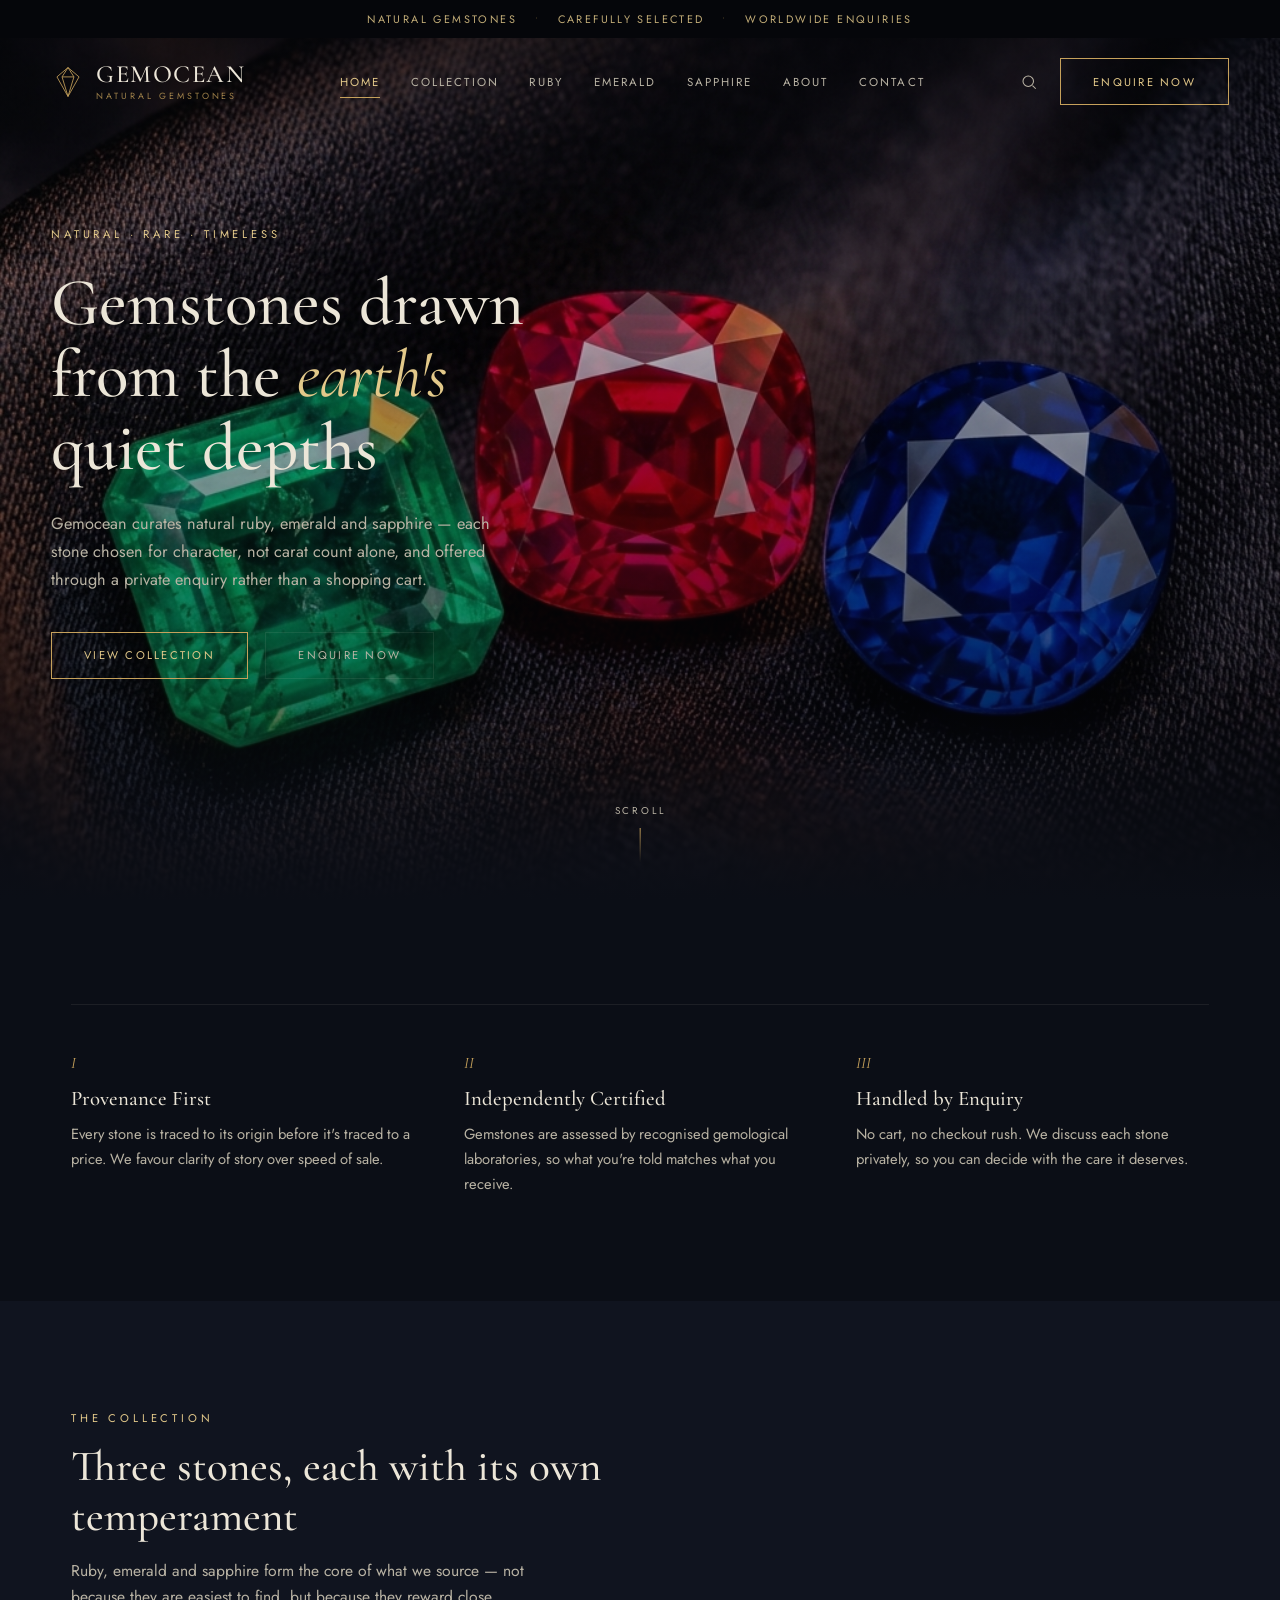
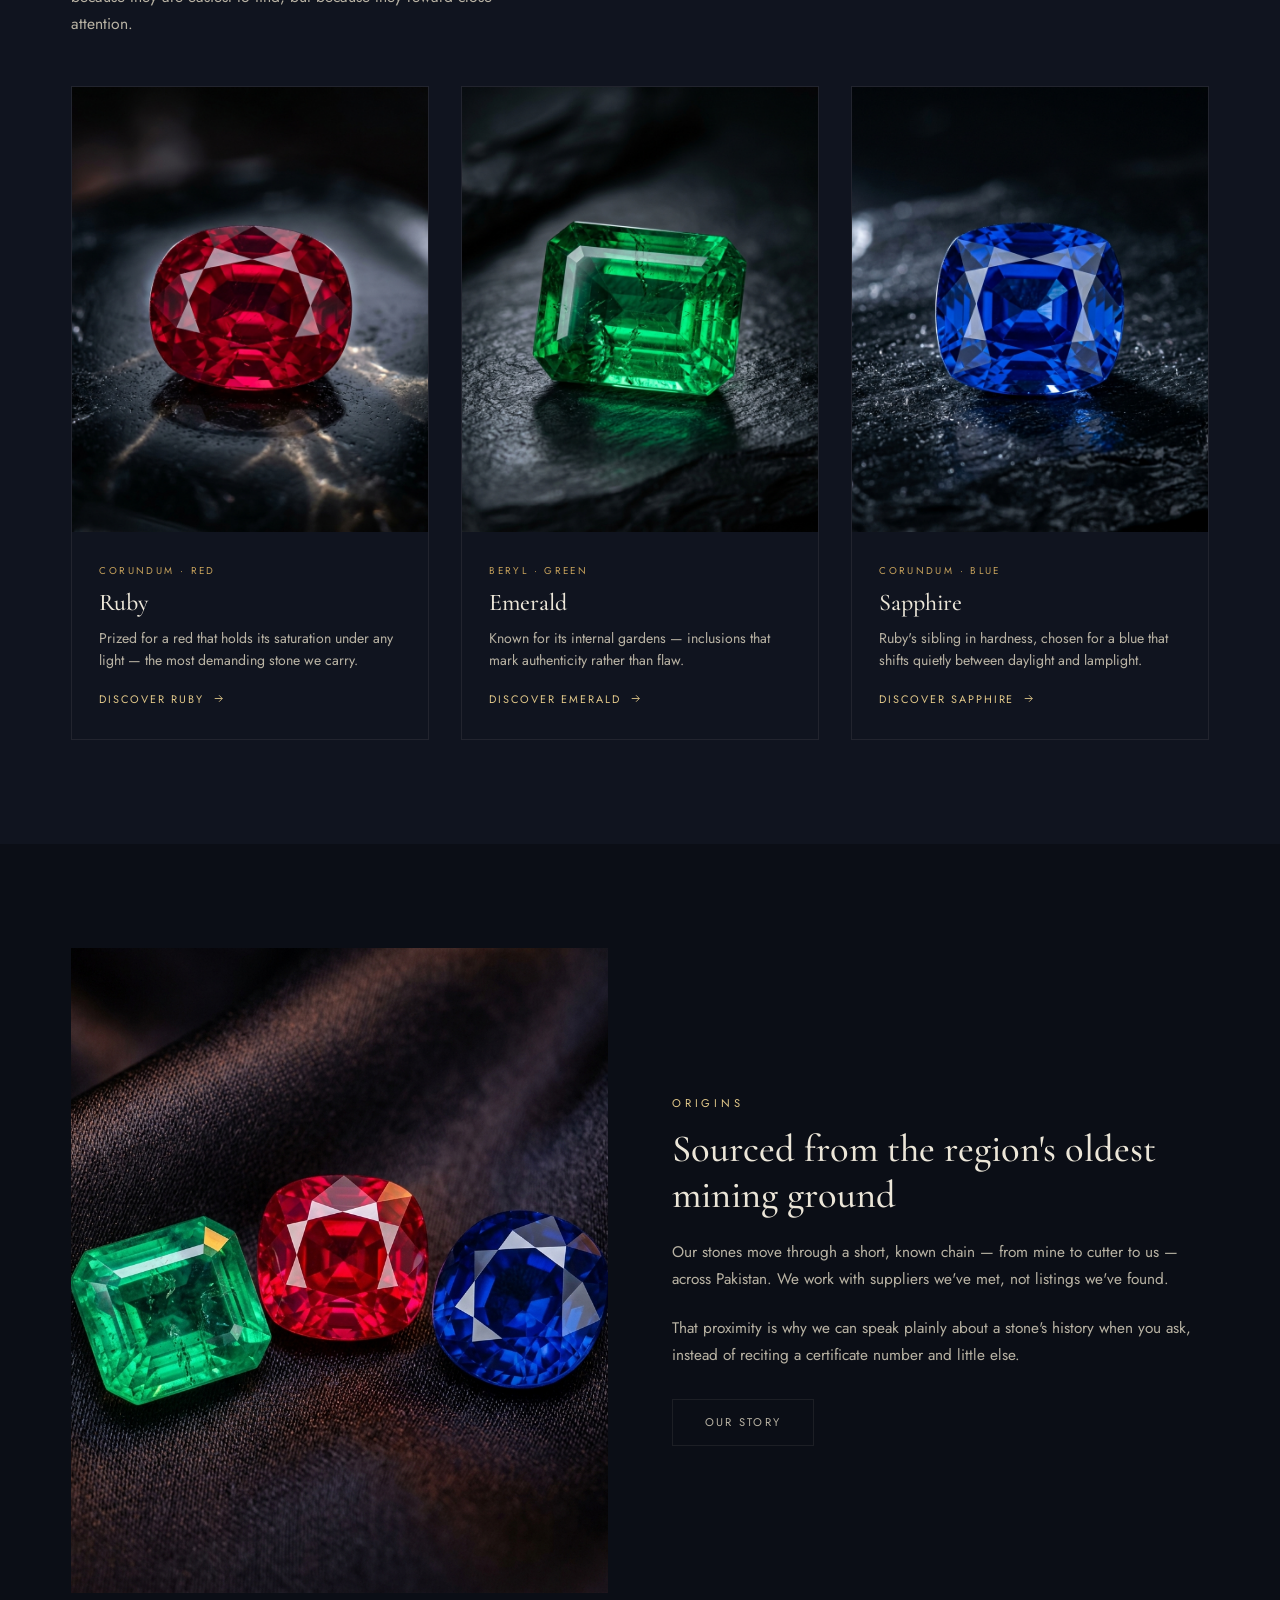
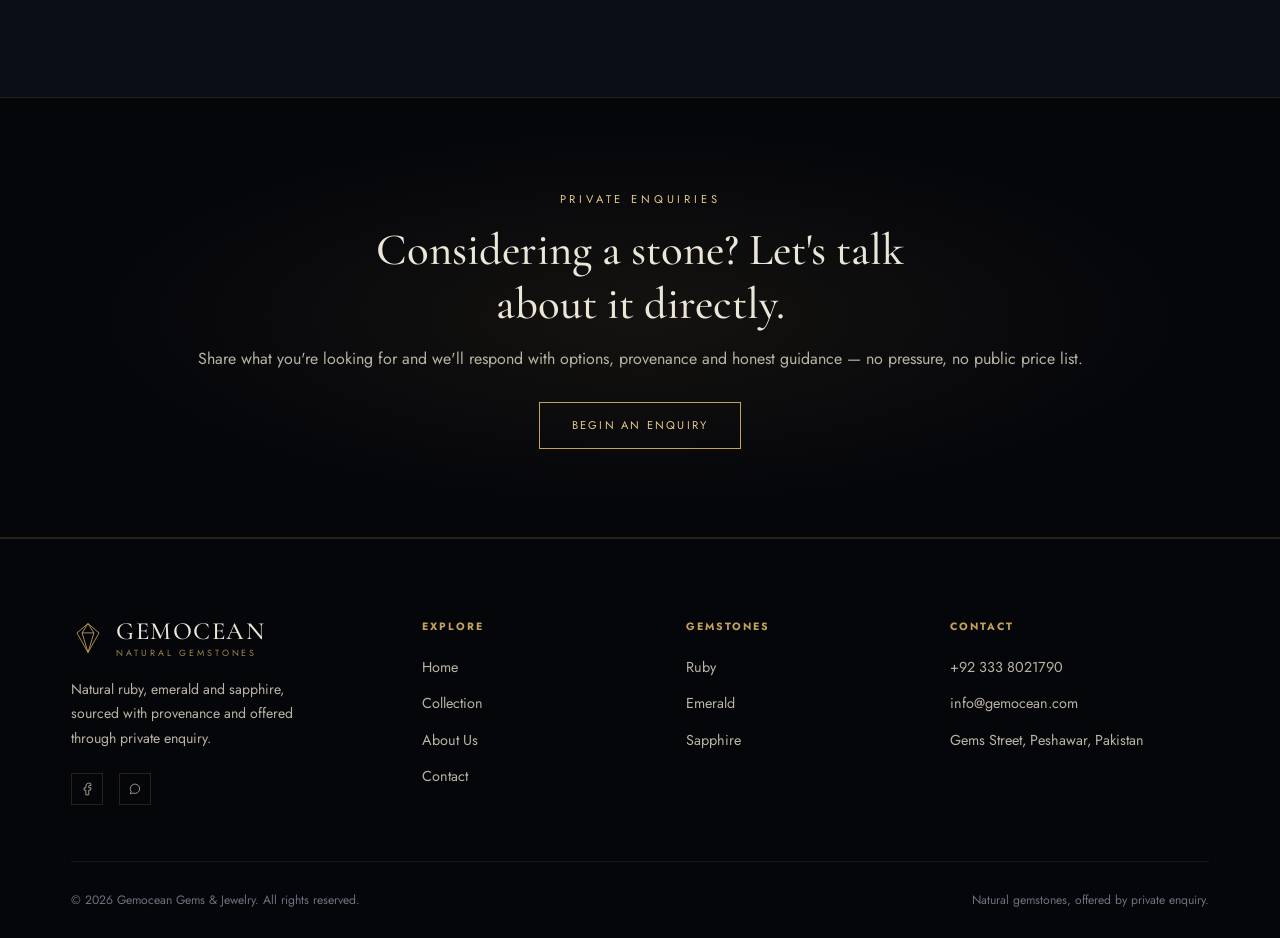
==== index.html @ 81f859f6 "Initial commit: Gemocean gemstone website Static site for Gemocean — natural ruby, emerald and sapph" ====
<!DOCTYPE html>
<html lang="en">
<head>
<meta charset="UTF-8">
<meta name="viewport" content="width=device-width, initial-scale=1.0">
<title>Gemocean — Natural Ruby, Emerald & Sapphire</title>
<meta name="description" content="Gemocean curates natural ruby, emerald and sapphire, sourced with provenance and offered through private enquiry.">
<link rel="canonical" href="https://www.gemocean.com/index.html">

<!-- Open Graph -->
<meta property="og:type" content="website">
<meta property="og:title" content="Gemocean — Natural Ruby, Emerald & Sapphire">
<meta property="og:description" content="Gemocean curates natural ruby, emerald and sapphire, sourced with provenance and offered through private enquiry.">
<meta property="og:url" content="https://www.gemocean.com/index.html">
<meta property="og:image" content="https://www.gemocean.com/assets/collection-trio.jpg">
<meta property="og:site_name" content="Gemocean">

<!-- Twitter Card -->
<meta name="twitter:card" content="summary_large_image">
<meta name="twitter:title" content="Gemocean — Natural Ruby, Emerald & Sapphire">
<meta name="twitter:description" content="Gemocean curates natural ruby, emerald and sapphire, sourced with provenance and offered through private enquiry.">
<meta name="twitter:image" content="https://www.gemocean.com/assets/collection-trio.jpg">

<!-- Structured Data -->
<script type="application/ld+json">
{
    "@context": "https://schema.org",
    "@type": "Organization",
    "name": "Gemocean",
    "url": "https://www.gemocean.com/index.html",
    "logo": "https://www.gemocean.com/assets/collection-trio.jpg",
    "description": "Gemocean curates natural ruby, emerald and sapphire, sourced with provenance and offered through private enquiry.",
    "address": {
      "@type": "PostalAddress",
      "streetAddress": "Gems Street",
      "addressLocality": "Peshawar",
      "addressCountry": "PK"
    },
    "contactPoint": {
      "@type": "ContactPoint",
      "telephone": "+92-333-8021790",
      "email": "info@gemocean.com",
      "contactType": "customer service",
      "areaServed": "Worldwide"
    }
  }
</script>
<script type="application/ld+json">
{
    "@context": "https://schema.org",
    "@type": "BreadcrumbList",
    "itemListElement": [
      {"@type":"ListItem","position":1,"name":"Home","item":"https://www.gemocean.com/index.html"}
    ]
  }
</script>
<link rel="preconnect" href="https://fonts.googleapis.com">
<link rel="preconnect" href="https://fonts.gstatic.com" crossorigin>
<link href="https://fonts.googleapis.com/css2?family=Cormorant+Garamond:ital,wght@0,400;0,500;0,600;1,400&family=Jost:wght@300;400;500;600&display=swap" rel="stylesheet">
<link rel="stylesheet" href="css/style.css">
</head>
<body data-page="home">

<header class="site-header" id="siteHeader">
  <div class="topbar">
    <div class="topbar-track">
      <span>Natural Gemstones</span><span class="dot">•</span>
      <span>Carefully Selected</span><span class="dot">•</span>
      <span>Worldwide Enquiries</span>
    </div>
  </div>
  <nav class="mainnav">
    <a href="index.html" class="brand">
      <svg class="brand-mark" viewBox="0 0 40 40" fill="none" xmlns="http://www.w3.org/2000/svg">
        <path d="M20 3 L33 14 L20 37 L7 14 Z" stroke="#c6a15b" stroke-width="1" fill="none"/>
        <path d="M13 14 L27 14" stroke="#c6a15b" stroke-width="1"/>
        <path d="M20 3 L13 14 L20 37" stroke="#c6a15b" stroke-width="1"/>
        <path d="M20 3 L27 14 L20 37" stroke="#c6a15b" stroke-width="1"/>
      </svg>
      <span class="brand-text">
        <span class="brand-name">GEMOCEAN</span>
        <span class="brand-sub">Natural Gemstones</span>
      </span>
    </a>
    <div class="nav-links">
      <a href="index.html" data-nav="home">Home</a>
      <a href="collection.html" data-nav="collection">Collection</a>
      <a href="ruby.html" data-nav="ruby">Ruby</a>
      <a href="emerald.html" data-nav="emerald">Emerald</a>
      <a href="sapphire.html" data-nav="sapphire">Sapphire</a>
      <a href="about.html" data-nav="about">About</a>
      <a href="contact.html" data-nav="contact">Contact</a>
    </div>
    <div class="nav-actions">
      <button class="icon-btn search-desktop" aria-label="Search">
        <svg viewBox="0 0 24 24" fill="none" stroke="currentColor" stroke-width="1.4"><circle cx="11" cy="11" r="7"/><path d="M21 21l-4.3-4.3"/></svg>
      </button>
      <a href="contact.html" class="btn">Enquire Now</a>
      <button class="hamburger" id="hamburgerBtn" aria-label="Open menu"><span></span><span></span><span></span></button>
    </div>
  </nav>
</header>

<div class="scrim" id="scrim"></div>
<div class="mobile-panel" id="mobilePanel">
  <a href="index.html" data-nav="home">Home</a>
  <a href="collection.html" data-nav="collection">Collection</a>
  <a href="ruby.html" data-nav="ruby">Ruby</a>
  <a href="emerald.html" data-nav="emerald">Emerald</a>
  <a href="sapphire.html" data-nav="sapphire">Sapphire</a>
  <a href="about.html" data-nav="about">About</a>
  <a href="contact.html" data-nav="contact">Contact</a>
  <a href="contact.html" class="btn">Enquire Now</a>
</div>

<!-- ============ HERO ============ -->
<section class="hero">
  <div class="hero-bg" style="background-image:url('assets/collection-trio.jpg');"></div>
  <div class="hero-content">
    <span class="eyebrow">Natural · Rare · Timeless</span>
    <h1 class="hero-title">Gemstones drawn<br>from the <em>earth's</em><br>quiet depths</h1>
    <p class="hero-sub">Gemocean curates natural ruby, emerald and sapphire — each stone chosen for character, not carat count alone, and offered through a private enquiry rather than a shopping cart.</p>
    <div class="hero-actions">
      <a href="collection.html" class="btn">View Collection</a>
      <a href="contact.html" class="btn ghost">Enquire Now</a>
    </div>
  </div>
  <div class="scroll-cue"><span>Scroll</span><span class="line"></span></div>
</section>

<!-- ============ PILLARS ============ -->
<section>
  <div class="wrap">
    <div class="pillars">
      <div class="pillar reveal">
        <span class="num">I</span>
        <h3>Provenance First</h3>
        <p>Every stone is traced to its origin before it's traced to a price. We favour clarity of story over speed of sale.</p>
      </div>
      <div class="pillar reveal">
        <span class="num">II</span>
        <h3>Independently Certified</h3>
        <p>Gemstones are assessed by recognised gemological laboratories, so what you're told matches what you receive.</p>
      </div>
      <div class="pillar reveal">
        <span class="num">III</span>
        <h3>Handled by Enquiry</h3>
        <p>No cart, no checkout rush. We discuss each stone privately, so you can decide with the care it deserves.</p>
      </div>
    </div>
  </div>
</section>

<!-- ============ FEATURED GEMSTONES ============ -->
<section class="section-alt">
  <div class="wrap">
    <div class="section-head reveal">
      <span class="eyebrow">The Collection</span>
      <h2>Three stones, each with its own temperament</h2>
      <p>Ruby, emerald and sapphire form the core of what we source — not because they are easiest to find, but because they reward close attention.</p>
    </div>
    <div class="gem-grid">
      <a href="ruby.html" class="gem-card reveal">
        <div class="img-wrap"><img src="assets/ruby.jpg" alt="Natural ruby gemstone"></div>
        <div class="body">
          <span class="kicker">Corundum · Red</span>
          <h3>Ruby</h3>
          <p>Prized for a red that holds its saturation under any light — the most demanding stone we carry.</p>
          <span class="link">Discover Ruby <svg viewBox="0 0 24 24" fill="none" stroke="currentColor" stroke-width="1.6"><path d="M5 12h14M13 6l6 6-6 6"/></svg></span>
        </div>
      </a>
      <a href="emerald.html" class="gem-card reveal">
        <div class="img-wrap"><img src="assets/emerald.jpg" alt="Natural emerald gemstone"></div>
        <div class="body">
          <span class="kicker">Beryl · Green</span>
          <h3>Emerald</h3>
          <p>Known for its internal gardens — inclusions that mark authenticity rather than flaw.</p>
          <span class="link">Discover Emerald <svg viewBox="0 0 24 24" fill="none" stroke="currentColor" stroke-width="1.6"><path d="M5 12h14M13 6l6 6-6 6"/></svg></span>
        </div>
      </a>
      <a href="sapphire.html" class="gem-card reveal">
        <div class="img-wrap"><img src="assets/sapphire.jpg" alt="Natural sapphire gemstone"></div>
        <div class="body">
          <span class="kicker">Corundum · Blue</span>
          <h3>Sapphire</h3>
          <p>Ruby's sibling in hardness, chosen for a blue that shifts quietly between daylight and lamplight.</p>
          <span class="link">Discover Sapphire <svg viewBox="0 0 24 24" fill="none" stroke="currentColor" stroke-width="1.6"><path d="M5 12h14M13 6l6 6-6 6"/></svg></span>
        </div>
      </a>
    </div>
  </div>
</section>

<!-- ============ ORIGINS ============ -->
<section>
  <div class="wrap">
    <div class="split reveal">
      <img src="assets/collection-trio.jpg" alt="Ruby, emerald and sapphire together">
      <div class="text">
        <span class="eyebrow">Origins</span>
        <h2>Sourced from the region's oldest mining ground</h2>
        <p>Our stones move through a short, known chain — from mine to cutter to us — across Pakistan. We work with suppliers we've met, not listings we've found.</p>
        <p>That proximity is why we can speak plainly about a stone's history when you ask, instead of reciting a certificate number and little else.</p>
        <a href="about.html" class="btn ghost">Our Story</a>
      </div>
    </div>
  </div>
</section>

<!-- ============ CTA BAND ============ -->
<section class="cta-band">
  <div class="wrap">
    <span class="eyebrow">Private Enquiries</span>
    <h2>Considering a stone? Let's talk about it directly.</h2>
    <p>Share what you're looking for and we'll respond with options, provenance and honest guidance — no pressure, no public price list.</p>
    <a href="contact.html" class="btn">Begin an Enquiry</a>
  </div>
</section>

<!-- ============ FOOTER ============ -->
<footer class="site-footer">
  <div class="wrap">
    <div class="footer-top">
      <div class="footer-brand">
        <a href="index.html" class="brand">
          <svg class="brand-mark" viewBox="0 0 40 40" fill="none" xmlns="http://www.w3.org/2000/svg">
            <path d="M20 3 L33 14 L20 37 L7 14 Z" stroke="#c6a15b" stroke-width="1" fill="none"/>
            <path d="M13 14 L27 14" stroke="#c6a15b" stroke-width="1"/>
            <path d="M20 3 L13 14 L20 37" stroke="#c6a15b" stroke-width="1"/>
            <path d="M20 3 L27 14 L20 37" stroke="#c6a15b" stroke-width="1"/>
          </svg>
          <span class="brand-text">
            <span class="brand-name">GEMOCEAN</span>
            <span class="brand-sub">Natural Gemstones</span>
          </span>
        </a>
        <p>Natural ruby, emerald and sapphire, sourced with provenance and offered through private enquiry.</p>
        <div class="footer-social">
          <a href="https://facebook.com/GEMS4U2020" aria-label="Gemocean on Facebook"><svg viewBox="0 0 24 24" fill="none" stroke="currentColor" stroke-width="1.4"><path d="M18 2h-3a5 5 0 0 0-5 5v3H7v4h3v8h5v-8h3l1-4h-4V7a1 1 0 0 1 1-1h3z"/></svg></a>
          <a href="https://wa.me/923338021790" target="_blank" rel="noopener" aria-label="Gemocean on WhatsApp"><svg viewBox="0 0 24 24" fill="none" stroke="currentColor" stroke-width="1.4"><path d="M4 20l1.3-3.9A8 8 0 1 1 8.9 19L4 20z"/></svg></a>
        </div>
      </div>
      <div class="footer-col">
        <h4>Explore</h4>
        <ul>
          <li><a href="index.html">Home</a></li>
          <li><a href="collection.html">Collection</a></li>
          <li><a href="about.html">About Us</a></li>
          <li><a href="contact.html">Contact</a></li>
        </ul>
      </div>
      <div class="footer-col">
        <h4>Gemstones</h4>
        <ul>
          <li><a href="ruby.html">Ruby</a></li>
          <li><a href="emerald.html">Emerald</a></li>
          <li><a href="sapphire.html">Sapphire</a></li>
        </ul>
      </div>
      <div class="footer-col">
        <h4>Contact</h4>
        <ul>
          <li><a href="tel:+923338021790">+92 333 8021790</a></li>
          <li><a href="mailto:info@gemocean.com">info@gemocean.com</a></li>
          <li><a href="contact.html">Gems Street, Peshawar, Pakistan</a></li>
        </ul>
      </div>
    </div>
    <div class="footer-bottom">
      <span>© 2026 Gemocean Gems &amp; Jewelry. All rights reserved.</span>
      <span>Natural gemstones, offered by private enquiry.</span>
    </div>
  </div>
</footer>

<script src="js/main.js"></script>
</body>
</html>
---- css/style.css ----
/* ==========================================================================
   GEMOCEAN — Design System & Site Styles
   Vanilla CSS. No frameworks.
   ========================================================================== */

:root{
  --black:        #05060a;
  --navy:         #0b0e16;
  --navy-2:       #10141f;
  --navy-3:       #151a27;
  --ivory:        #ece6d8;
  --ivory-dim:    #b9b3a4;
  --gold:         #c6a15b;
  --gold-soft:    #e3c98a;
  --hairline:     rgba(198,161,91,0.18);
  --hairline-soft:rgba(236,230,216,0.08);
  --slate:        #6d7280;

  --serif: 'Cormorant Garamond', Georgia, serif;
  --sans:  'Jost', 'Helvetica Neue', Arial, sans-serif;

  --topbar-h: 38px;
  --nav-h: 88px;
  --nav-h-scrolled: 68px;

  --container: 1240px;
}

*{ margin:0; padding:0; box-sizing:border-box; }
html{ scroll-behavior:smooth; }
body{
  background:var(--navy);
  color:var(--ivory);
  font-family:var(--sans);
  -webkit-font-smoothing:antialiased;
  overflow-x:hidden;
}
a{ color:inherit; text-decoration:none; }
button{ font-family:inherit; cursor:pointer; }
img{ display:block; max-width:100%; }
ul{ list-style:none; }

@media (prefers-reduced-motion: reduce){
  *{ animation-duration:0.001ms !important; transition-duration:0.001ms !important; scroll-behavior:auto !important; }
}

:focus-visible{
  outline:1px solid var(--gold-soft);
  outline-offset:3px;
}

.wrap{
  max-width:var(--container);
  margin:0 auto;
  padding:0 clamp(1.25rem, 4vw, 3.5rem);
}

.eyebrow{
  font-size:0.7rem;
  letter-spacing:0.34em;
  text-transform:uppercase;
  color:var(--gold-soft);
}

.section-head{
  max-width:640px;
  margin-bottom:3rem;
}
.section-head h2{
  font-family:var(--serif);
  font-weight:500;
  font-size:clamp(1.9rem, 3.4vw, 2.7rem);
  line-height:1.15;
  margin-top:0.9rem;
  color:var(--ivory);
}
.section-head p{
  margin-top:1rem;
  color:var(--ivory-dim);
  font-size:0.98rem;
  line-height:1.7;
  max-width:52ch;
}
.section-head.center{ margin-left:auto; margin-right:auto; text-align:center; }
.section-head.center p{ margin-left:auto; margin-right:auto; }

.btn{
  display:inline-block;
  border:1px solid var(--gold);
  background:transparent;
  color:var(--gold-soft);
  font-size:0.7rem;
  letter-spacing:0.2em;
  text-transform:uppercase;
  padding:0.9rem 2rem;
  transition:background 280ms ease, color 280ms ease, box-shadow 280ms ease;
}
.btn:hover{
  background:var(--gold);
  color:var(--black);
  box-shadow:0 4px 22px -6px rgba(198,161,91,0.55);
}
.btn.ghost{
  border-color:var(--hairline-soft);
  color:var(--ivory-dim);
}
.btn.ghost:hover{
  background:transparent;
  color:var(--ivory);
  border-color:var(--ivory-dim);
  box-shadow:none;
}

/* ==========================================================================
   HEADER
   ========================================================================== */
.site-header{
  position:fixed;
  top:0; left:0; right:0;
  z-index:100;
  transition:background 420ms ease, backdrop-filter 420ms ease, box-shadow 420ms ease, border-color 420ms ease;
}

.topbar{
  height:var(--topbar-h);
  background:var(--black);
  display:flex;
  align-items:center;
  justify-content:center;
  overflow:hidden;
  transition:height 420ms ease, opacity 420ms ease;
}
.topbar-track{
  display:flex;
  align-items:center;
  gap:1.1rem;
  font-weight:400;
  font-size:0.68rem;
  letter-spacing:0.22em;
  text-transform:uppercase;
  color:var(--gold-soft);
  opacity:0.85;
  white-space:nowrap;
}
.topbar-track .dot{ color:var(--gold); opacity:0.55; font-size:0.6rem; }
.site-header.scrolled .topbar{ height:0; opacity:0; }

.mainnav{
  height:var(--nav-h);
  display:flex;
  align-items:center;
  justify-content:space-between;
  padding:0 clamp(1.25rem, 4vw, 3.5rem);
  background:transparent;
  border-bottom:1px solid transparent;
  transition:height 420ms ease, background 420ms ease, border-color 420ms ease;
}
.site-header.scrolled .mainnav{
  height:var(--nav-h-scrolled);
  background:rgba(5,6,10,0.72);
  backdrop-filter:blur(14px) saturate(140%);
  -webkit-backdrop-filter:blur(14px) saturate(140%);
  border-bottom:1px solid var(--hairline);
  box-shadow:0 12px 32px -18px rgba(0,0,0,0.6);
}

.brand{ display:flex; align-items:center; gap:0.7rem; }
.brand-mark{ width:34px; height:34px; flex-shrink:0; transition:transform 420ms ease; }
.site-header.scrolled .brand-mark{ transform:scale(0.88); }
.brand-text{ display:flex; flex-direction:column; line-height:1; }
.brand-name{
  font-family:var(--serif);
  font-weight:500;
  font-size:1.55rem;
  letter-spacing:0.06em;
  color:var(--ivory);
}
.brand-sub{
  margin-top:5px;
  font-size:0.56rem;
  letter-spacing:0.32em;
  text-transform:uppercase;
  color:var(--gold);
  opacity:0.8;
}

.nav-links{ display:flex; align-items:center; gap:clamp(1.1rem, 2.4vw, 2.5rem); }
.nav-links a{
  position:relative;
  font-size:0.72rem;
  font-weight:400;
  letter-spacing:0.18em;
  text-transform:uppercase;
  color:var(--ivory-dim);
  padding:0.4rem 0;
  transition:color 250ms ease;
}
.nav-links a::after{
  content:'';
  position:absolute; left:0; right:0; bottom:-2px;
  height:1px; background:var(--gold);
  transform:scaleX(0); transform-origin:center;
  transition:transform 300ms ease;
}
.nav-links a:hover{ color:var(--ivory); }
.nav-links a:hover::after{ transform:scaleX(1); }
.nav-links a.active{ color:var(--gold-soft); }
.nav-links a.active::after{ transform:scaleX(1); }

.nav-actions{ display:flex; align-items:center; gap:1.3rem; }
.icon-btn{
  background:none; border:none; color:var(--ivory-dim);
  width:20px; height:20px; display:flex; align-items:center; justify-content:center;
  transition:color 250ms ease;
}
.icon-btn:hover{ color:var(--gold-soft); }
.icon-btn svg{ width:18px; height:18px; }

.hamburger{
  display:none; background:none; border:none; width:26px; height:18px; position:relative;
}
.hamburger span{
  position:absolute; left:0; right:0; height:1px; background:var(--ivory);
  transition:transform 320ms ease, opacity 320ms ease, top 320ms ease;
}
.hamburger span:nth-child(1){ top:0; }
.hamburger span:nth-child(2){ top:8px; }
.hamburger span:nth-child(3){ top:16px; }
.hamburger.open span:nth-child(1){ top:8px; transform:rotate(45deg); }
.hamburger.open span:nth-child(2){ opacity:0; }
.hamburger.open span:nth-child(3){ top:8px; transform:rotate(-45deg); }

@media (max-width:860px){
  .nav-links{ display:none; }
  .icon-btn.search-desktop{ display:none; }
  .hamburger{ display:block; }
  :root{ --nav-h:72px; --nav-h-scrolled:60px; }
  .brand-name{ font-size:1.28rem; }
}

.mobile-panel{
  position:fixed; top:0; right:0; height:100vh; width:min(78vw, 320px);
  background:var(--black); border-left:1px solid var(--hairline); z-index:99;
  display:flex; flex-direction:column;
  padding:calc(var(--nav-h-scrolled) + 1.5rem) 2rem 2rem;
  transform:translateX(100%);
  transition:transform 460ms cubic-bezier(.2,.9,.2,1);
}
.mobile-panel.open{ transform:translateX(0); }
.mobile-panel a{
  display:block; font-family:var(--serif); font-size:1.4rem; font-weight:500;
  letter-spacing:0.02em; color:var(--ivory); padding:0.85rem 0;
  border-bottom:1px solid var(--hairline-soft);
  opacity:0; transform:translateY(10px);
  transition:opacity 420ms ease, transform 420ms ease, color 250ms ease;
}
.mobile-panel a.active{ color:var(--gold-soft); }
.mobile-panel.open a{ opacity:1; transform:translateY(0); }
.mobile-panel.open a:nth-child(1){ transition-delay:80ms; }
.mobile-panel.open a:nth-child(2){ transition-delay:130ms; }
.mobile-panel.open a:nth-child(3){ transition-delay:180ms; }
.mobile-panel.open a:nth-child(4){ transition-delay:230ms; }
.mobile-panel.open a:nth-child(5){ transition-delay:280ms; }
.mobile-panel.open a:nth-child(6){ transition-delay:330ms; }
.mobile-panel.open a:nth-child(7){ transition-delay:380ms; }
.mobile-panel .btn{
  margin-top:1.6rem; text-align:center;
  opacity:0; transform:translateY(10px);
  transition:opacity 420ms ease 430ms, transform 420ms ease 430ms, background 280ms ease, color 280ms ease;
}
.mobile-panel.open .btn{ opacity:1; transform:translateY(0); }

.scrim{
  position:fixed; inset:0; background:rgba(0,0,0,0.55); backdrop-filter:blur(2px);
  z-index:98; opacity:0; pointer-events:none; transition:opacity 380ms ease;
}
.scrim.open{ opacity:1; pointer-events:auto; }

/* ==========================================================================
   PAGE HERO (interior pages)
   ========================================================================== */
.page-hero{
  position:relative;
  height:56vh;
  min-height:380px;
  display:flex;
  align-items:flex-end;
  overflow:hidden;
}
.page-hero-bg{ position:absolute; inset:0; background-size:cover; background-position:center; }
.page-hero-bg::after{
  content:'';
  position:absolute; inset:0;
  background:linear-gradient(180deg, rgba(5,6,10,0.55) 0%, rgba(5,6,10,0.35) 40%, var(--navy) 100%);
}
.page-hero-content{
  position:relative; z-index:2;
  width:100%;
  padding:0 clamp(1.25rem, 4vw, 3.5rem) 3.2rem;
}
.page-hero h1{
  font-family:var(--serif);
  font-weight:500;
  font-size:clamp(2.4rem, 5vw, 3.6rem);
  margin-top:0.8rem;
}
.page-hero .crumb{
  margin-top:1rem;
  font-size:0.72rem;
  letter-spacing:0.14em;
  text-transform:uppercase;
  color:var(--ivory-dim);
}
.page-hero .crumb a{ color:var(--gold-soft); }
.page-hero .crumb a:hover{ text-decoration:underline; }

/* ==========================================================================
   HOME HERO
   ========================================================================== */
.hero{
  position:relative; height:100vh; min-height:640px;
  display:flex; align-items:center; overflow:hidden;
}
.hero-bg{ position:absolute; inset:0; background-size:cover; background-position:center 42%; }
.hero-bg::after{
  content:'';
  position:absolute; inset:0;
  background:linear-gradient(180deg, rgba(5,6,10,0.75) 0%, rgba(5,6,10,0.25) 30%, rgba(5,6,10,0.55) 78%, var(--navy) 100%);
}
.hero-content{ position:relative; z-index:2; max-width:640px; padding:0 clamp(1.25rem, 4vw, 3.5rem); }
.hero-title{
  font-family:var(--serif); font-weight:500;
  font-size:clamp(2.4rem, 5.5vw, 4.2rem);
  line-height:1.08; color:var(--ivory); margin-top:1.4rem;
}
.hero-title em{ font-style:italic; color:var(--gold-soft); font-weight:400; }
.hero-sub{
  margin-top:1.6rem; color:var(--ivory-dim); font-size:1.02rem; line-height:1.7; max-width:44ch;
}
.hero-actions{ display:flex; gap:1.1rem; margin-top:2.4rem; flex-wrap:wrap; }
.scroll-cue{
  position:absolute; left:50%; bottom:2.4rem; transform:translateX(-50%);
  display:flex; flex-direction:column; align-items:center; gap:0.6rem;
  font-size:0.62rem; letter-spacing:0.28em; text-transform:uppercase; color:var(--ivory-dim);
  z-index:2;
}
.scroll-cue .line{ width:1px; height:34px; background:linear-gradient(var(--gold), transparent); animation:scrollcue 2.2s ease-in-out infinite; }
@keyframes scrollcue{ 0%{ opacity:0.2; } 50%{ opacity:1; } 100%{ opacity:0.2; } }

/* ==========================================================================
   SECTIONS
   ========================================================================== */
section{ padding:6.5rem 0; }
.section-alt{ background:var(--navy-2); }

.pillars{
  display:grid; grid-template-columns:repeat(3,1fr); gap:2.5rem;
  border-top:1px solid var(--hairline-soft);
  padding-top:3rem;
}
.pillar .num{
  font-family:var(--serif); font-style:italic; color:var(--gold);
  font-size:1rem; display:block; margin-bottom:0.8rem;
}
.pillar h3{
  font-family:var(--serif); font-weight:500; font-size:1.3rem; margin-bottom:0.7rem;
}
.pillar p{ color:var(--ivory-dim); font-size:0.92rem; line-height:1.7; }

/* Gem cards */
.gem-grid{ display:grid; grid-template-columns:repeat(3,1fr); gap:2rem; }
.gem-card{
  position:relative; display:block; overflow:hidden;
  border:1px solid var(--hairline-soft);
  background:var(--navy-2);
}
.gem-card .img-wrap{ aspect-ratio:4/5; overflow:hidden; }
.gem-card img{ width:100%; height:100%; object-fit:cover; transition:transform 700ms cubic-bezier(.2,.8,.2,1); }
.gem-card:hover img{ transform:scale(1.06); }
.gem-card .body{ padding:1.6rem 1.7rem 1.9rem; }
.gem-card .kicker{
  font-size:0.62rem; letter-spacing:0.24em; text-transform:uppercase; color:var(--gold);
}
.gem-card h3{ font-family:var(--serif); font-weight:500; font-size:1.5rem; margin-top:0.5rem; }
.gem-card p{ color:var(--ivory-dim); font-size:0.88rem; margin-top:0.6rem; line-height:1.6; }
.gem-card .link{
  display:inline-flex; align-items:center; gap:0.5rem;
  margin-top:1.2rem; font-size:0.68rem; letter-spacing:0.18em; text-transform:uppercase; color:var(--gold-soft);
}
.gem-card .link svg{ width:13px; height:13px; transition:transform 250ms ease; }
.gem-card:hover .link svg{ transform:translateX(4px); }

@media (max-width:900px){
  .gem-grid{ grid-template-columns:1fr; }
  .pillars{ grid-template-columns:1fr; gap:2rem; }
}

/* Origins / editorial split */
.split{
  display:grid; grid-template-columns:1fr 1fr; gap:4rem; align-items:center;
}
.split img{ width:100%; height:100%; object-fit:cover; aspect-ratio:5/6; }
.split .text .eyebrow{ margin-bottom:0.9rem; display:block; }
.split .text h2{
  font-family:var(--serif); font-weight:500; font-size:clamp(1.8rem,3vw,2.4rem); line-height:1.2;
}
.split .text p{ margin-top:1.3rem; color:var(--ivory-dim); font-size:0.96rem; line-height:1.8; }
.split .text .btn{ margin-top:1.8rem; }
.split.reverse{ direction:rtl; }
.split.reverse > *{ direction:ltr; }

@media (max-width:860px){
  .split{ grid-template-columns:1fr; gap:2rem; }
  .split.reverse{ direction:ltr; }
}

/* Process list (real sequence — numbering justified) */
.process{ display:grid; grid-template-columns:repeat(4,1fr); gap:2rem; }
.process li{ border-top:1px solid var(--hairline); padding-top:1.4rem; }
.process .step-num{
  font-family:var(--serif); font-style:italic; color:var(--gold-soft); font-size:1.6rem;
}
.process h3{ font-family:var(--serif); font-size:1.2rem; margin-top:0.6rem; font-weight:500; }
.process p{ color:var(--ivory-dim); font-size:0.88rem; margin-top:0.6rem; line-height:1.6; }
@media (max-width:900px){ .process{ grid-template-columns:1fr 1fr; } }
@media (max-width:560px){ .process{ grid-template-columns:1fr; } }

/* CTA band */
.cta-band{
  text-align:center;
  padding:5.5rem 0;
  background:
    radial-gradient(ellipse at center, rgba(198,161,91,0.08), transparent 60%),
    var(--black);
  border-top:1px solid var(--hairline);
  border-bottom:1px solid var(--hairline);
}
.cta-band h2{
  font-family:var(--serif); font-weight:500; font-size:clamp(1.9rem,3.6vw,2.8rem);
  max-width:620px; margin:0.9rem auto 0;
}
.cta-band p{ color:var(--ivory-dim); margin-top:1rem; }
.cta-band .btn{ margin-top:2rem; }

/* ==========================================================================
   GEMSTONE DETAIL PAGE
   ========================================================================== */
.detail-grid{
  display:grid; grid-template-columns:0.9fr 1.1fr; gap:4.5rem; align-items:start;
}
.detail-grid .img-frame{
  position:sticky; top:calc(var(--nav-h-scrolled) + 2rem);
  border:1px solid var(--hairline);
  padding:0.6rem;
}
.detail-grid .img-frame img{ width:100%; aspect-ratio:4/5; object-fit:cover; }
.detail-copy .eyebrow{ display:block; margin-bottom:0.8rem; }
.detail-copy h1, .detail-copy h2{
  font-family:var(--serif); font-weight:500; font-size:clamp(2rem,4vw,3rem); line-height:1.15;
}
.detail-copy .lede{ margin-top:1.2rem; color:var(--ivory-dim); font-size:1.05rem; line-height:1.85; }
.detail-copy .body-text{ margin-top:1.6rem; color:var(--ivory-dim); font-size:0.96rem; line-height:1.85; }
.detail-copy .body-text + .body-text{ margin-top:1.1rem; }

.spec-table{ margin-top:2.6rem; border-top:1px solid var(--hairline-soft); }
.spec-row{
  display:flex; justify-content:space-between; gap:1rem;
  padding:1rem 0; border-bottom:1px solid var(--hairline-soft);
  font-size:0.9rem;
}
.spec-row .k{ color:var(--ivory-dim); letter-spacing:0.06em; }
.spec-row .v{ color:var(--ivory); text-align:right; }

.detail-actions{ display:flex; gap:1rem; margin-top:2.4rem; flex-wrap:wrap; }

@media (max-width:900px){
  .detail-grid{ grid-template-columns:1fr; gap:2.5rem; }
  .detail-grid .img-frame{ position:static; }
}

.related{ margin-top:6rem; }
.related-head{
  display:flex; align-items:baseline; justify-content:space-between;
  border-bottom:1px solid var(--hairline-soft); padding-bottom:1.2rem; margin-bottom:2rem;
}
.related-head h2{ font-family:var(--serif); font-weight:500; font-size:1.5rem; }
.related-head a{ font-size:0.68rem; letter-spacing:0.18em; text-transform:uppercase; color:var(--gold-soft); }

/* ==========================================================================
   ABOUT PAGE
   ========================================================================== */
.stat-row{
  display:grid; grid-template-columns:repeat(3,1fr); gap:2rem;
  border-top:1px solid var(--hairline-soft); border-bottom:1px solid var(--hairline-soft);
  padding:2.6rem 0;
}
.stat-row .stat{ text-align:center; }
.stat .figure{ font-family:var(--serif); font-style:italic; font-size:2.4rem; color:var(--gold-soft); }
.stat .label{ margin-top:0.5rem; font-size:0.7rem; letter-spacing:0.16em; text-transform:uppercase; color:var(--ivory-dim); }
@media (max-width:700px){ .stat-row{ grid-template-columns:1fr; gap:1.6rem; } }

.values-list{ display:grid; grid-template-columns:repeat(3,1fr); gap:2.5rem; margin-top:1rem; }
.values-list li h3{ font-family:var(--serif); font-weight:500; font-size:1.25rem; margin-bottom:0.6rem; }
.values-list li p{ color:var(--ivory-dim); font-size:0.9rem; line-height:1.7; }
@media (max-width:860px){ .values-list{ grid-template-columns:1fr; } }

/* ==========================================================================
   CONTACT PAGE
   ========================================================================== */
.contact-grid{ display:grid; grid-template-columns:1.1fr 0.9fr; gap:4rem; align-items:start; }
.contact-info{
  border:1px solid var(--hairline);
  padding:2.4rem;
  background:var(--navy-2);
}
.contact-info h3{ font-family:var(--serif); font-weight:500; font-size:1.3rem; margin-bottom:1.6rem; }
.contact-item{ margin-bottom:1.5rem; }
.contact-item .label{ font-size:0.62rem; letter-spacing:0.2em; text-transform:uppercase; color:var(--gold); }
.contact-item .value{ margin-top:0.4rem; font-size:0.96rem; color:var(--ivory); line-height:1.6; }
.contact-item a.value:hover{ color:var(--gold-soft); }
.contact-item:last-child{ margin-bottom:0; }

.btn-whatsapp{
  display:flex; align-items:center; justify-content:center; gap:0.6rem;
  margin-top:1.6rem;
  border:1px solid #25d366;
  background:rgba(37,211,102,0.10);
  color:#e6fff1;
  font-size:0.7rem; letter-spacing:0.2em; text-transform:uppercase;
  padding:0.95rem 1.5rem;
  transition:background 260ms ease, color 260ms ease, box-shadow 260ms ease;
}
.btn-whatsapp:hover{
  background:#25d366; color:#05271a;
  box-shadow:0 6px 24px -8px rgba(37,211,102,0.55);
}
.btn-whatsapp svg{ width:17px; height:17px; }

.form-field{ margin-bottom:1.4rem; }
.form-field label{
  display:block; font-size:0.66rem; letter-spacing:0.16em; text-transform:uppercase;
  color:var(--ivory-dim); margin-bottom:0.6rem;
}
.form-field input, .form-field select, .form-field textarea{
  width:100%;
  background:transparent;
  border:1px solid var(--hairline-soft);
  color:var(--ivory);
  font-family:var(--sans);
  font-size:0.94rem;
  padding:0.85rem 1rem;
  transition:border-color 220ms ease;
}
.form-field select{
  appearance:none;
  background-image:url("data:image/svg+xml,%3Csvg xmlns='http://www.w3.org/2000/svg' width='12' height='8'%3E%3Cpath d='M1 1l5 5 5-5' stroke='%23c6a15b' stroke-width='1.4' fill='none'/%3E%3C/svg%3E");
  background-repeat:no-repeat;
  background-position:right 1rem center;
}
.form-field select option{ background:var(--navy); color:var(--ivory); }
.form-field input:focus, .form-field select:focus, .form-field textarea:focus{
  outline:none; border-color:var(--gold);
}
.form-field textarea{ resize:vertical; min-height:120px; }
.form-row{ display:grid; grid-template-columns:1fr 1fr; gap:1.2rem; }
@media (max-width:600px){ .form-row{ grid-template-columns:1fr; } }

.form-note{ margin-top:1rem; font-size:0.8rem; color:var(--ivory-dim); min-height:1.2em; }
.form-note.success{ color:var(--gold-soft); }

@media (max-width:900px){ .contact-grid{ grid-template-columns:1fr; gap:2.5rem; } }

/* ==========================================================================
   FOOTER
   ========================================================================== */
.site-footer{
  background:var(--black);
  border-top:1px solid var(--hairline);
  padding:5rem 0 0;
}
.footer-top{
  display:grid; grid-template-columns:1.4fr 1fr 1fr 1.2fr; gap:3rem;
  padding-bottom:3.5rem;
  border-bottom:1px solid var(--hairline-soft);
}
.footer-brand .brand{ margin-bottom:1.2rem; }
.footer-brand p{ color:var(--ivory-dim); font-size:0.88rem; line-height:1.75; max-width:32ch; }
.footer-social{ display:flex; gap:1rem; margin-top:1.4rem; }
.footer-social a{
  width:32px; height:32px; border:1px solid var(--hairline);
  display:flex; align-items:center; justify-content:center;
  color:var(--ivory-dim); transition:color 220ms ease, border-color 220ms ease;
}
.footer-social a:hover{ color:var(--gold-soft); border-color:var(--gold); }
.footer-social svg{ width:14px; height:14px; }

.footer-col h4{
  font-size:0.66rem; letter-spacing:0.2em; text-transform:uppercase; color:var(--gold);
  margin-bottom:1.3rem;
}
.footer-col ul li{ margin-bottom:0.85rem; }
.footer-col ul li a{ color:var(--ivory-dim); font-size:0.9rem; transition:color 220ms ease; }
.footer-col ul li a:hover{ color:var(--ivory); }

.footer-bottom{
  display:flex; align-items:center; justify-content:space-between;
  padding:1.8rem 0; gap:1rem; flex-wrap:wrap;
  font-size:0.76rem; color:var(--slate);
}
.footer-bottom a{ color:var(--slate); }
.footer-bottom a:hover{ color:var(--ivory-dim); }

@media (max-width:900px){
  .footer-top{ grid-template-columns:1fr 1fr; gap:2.5rem; }
}
@media (max-width:560px){
  .footer-top{ grid-template-columns:1fr; }
}

/* ==========================================================================
   UTILITIES
   ========================================================================== */
.reveal{ opacity:0; transform:translateY(18px); transition:opacity 700ms ease, transform 700ms ease; }
.reveal.in{ opacity:1; transform:translateY(0); }
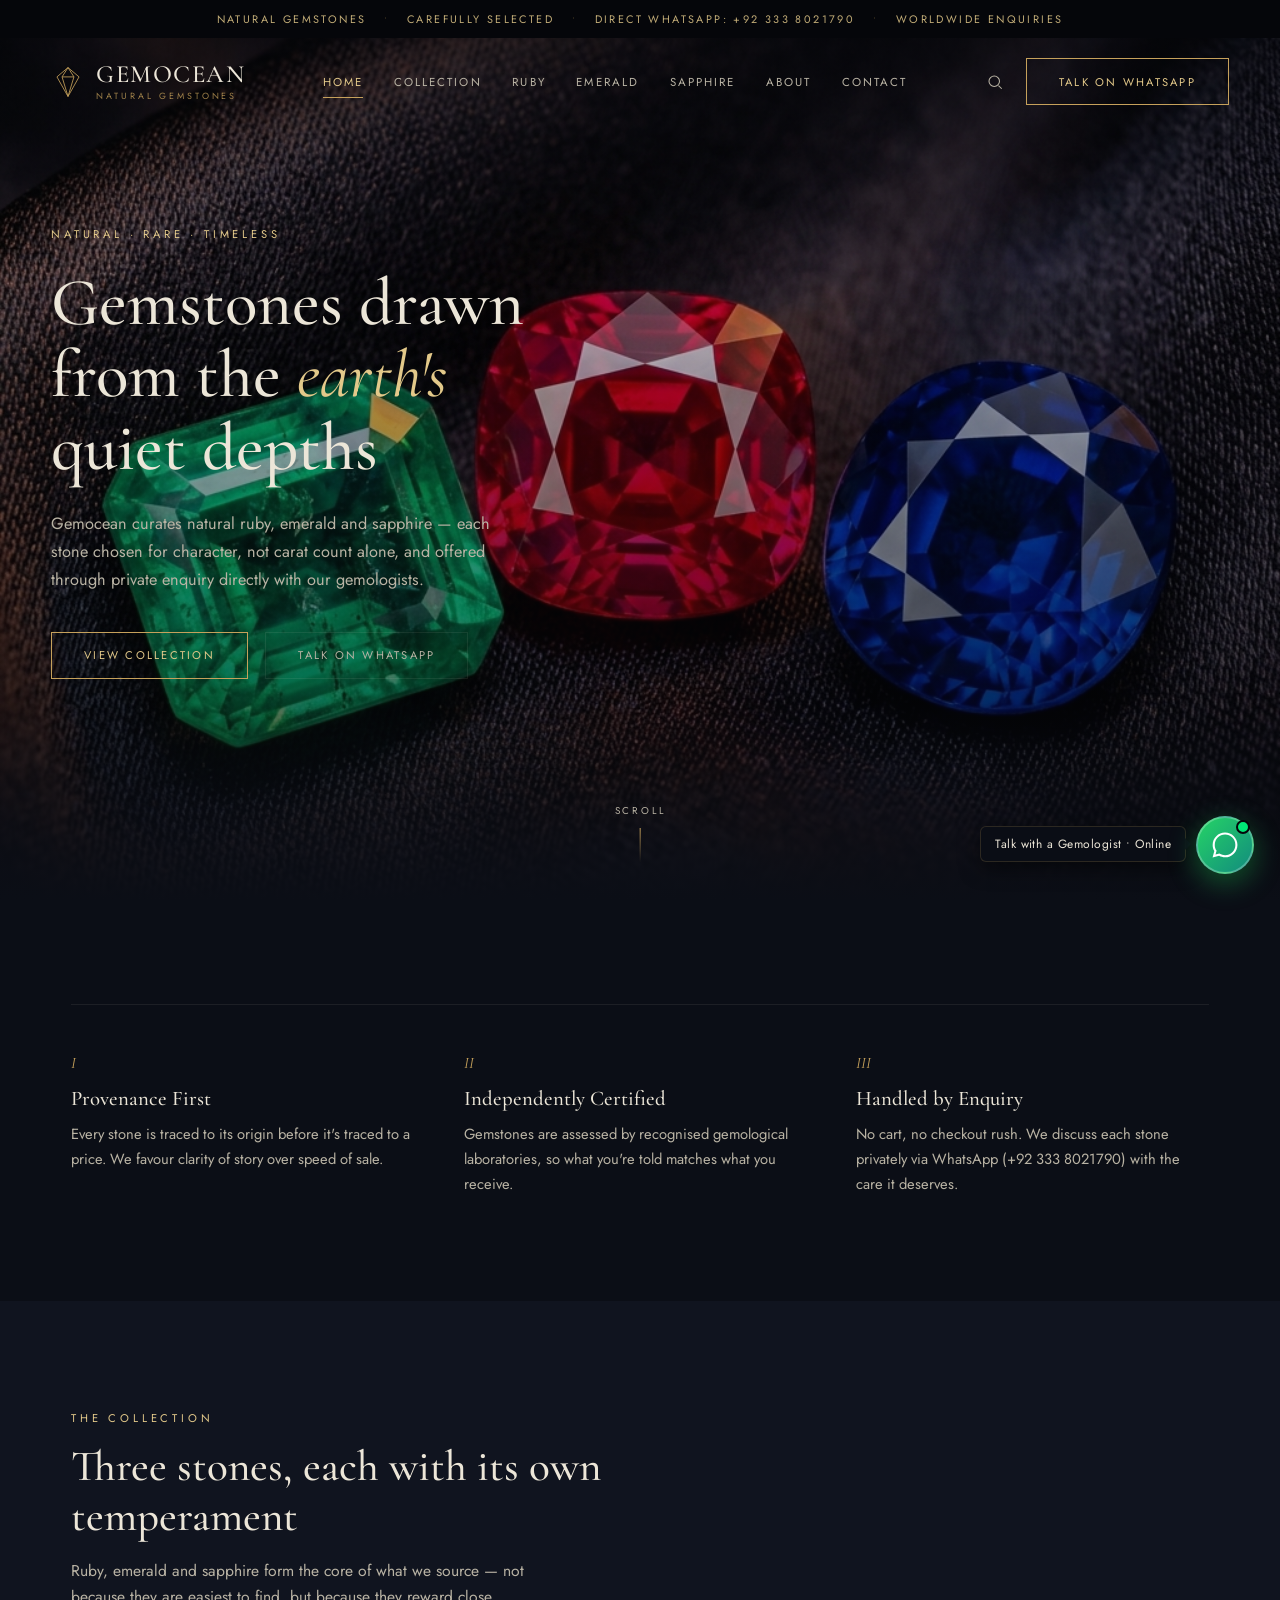
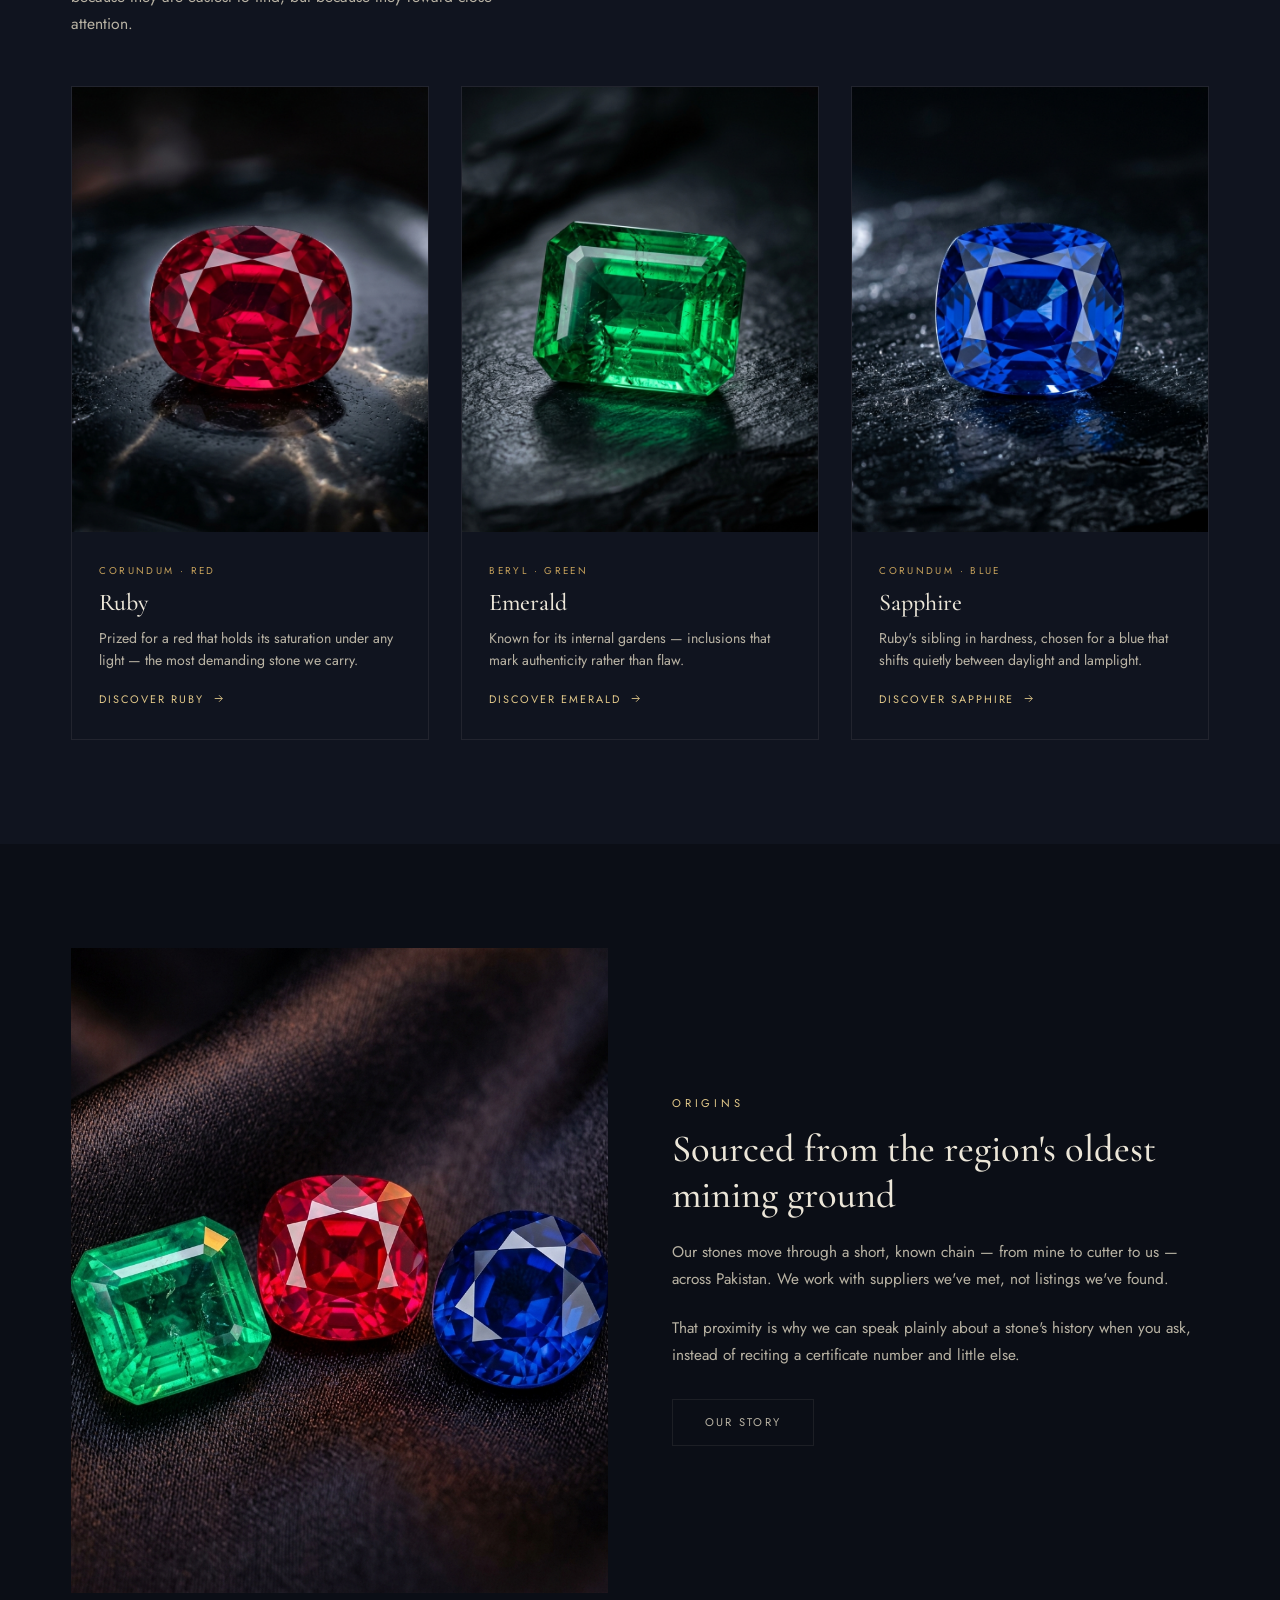
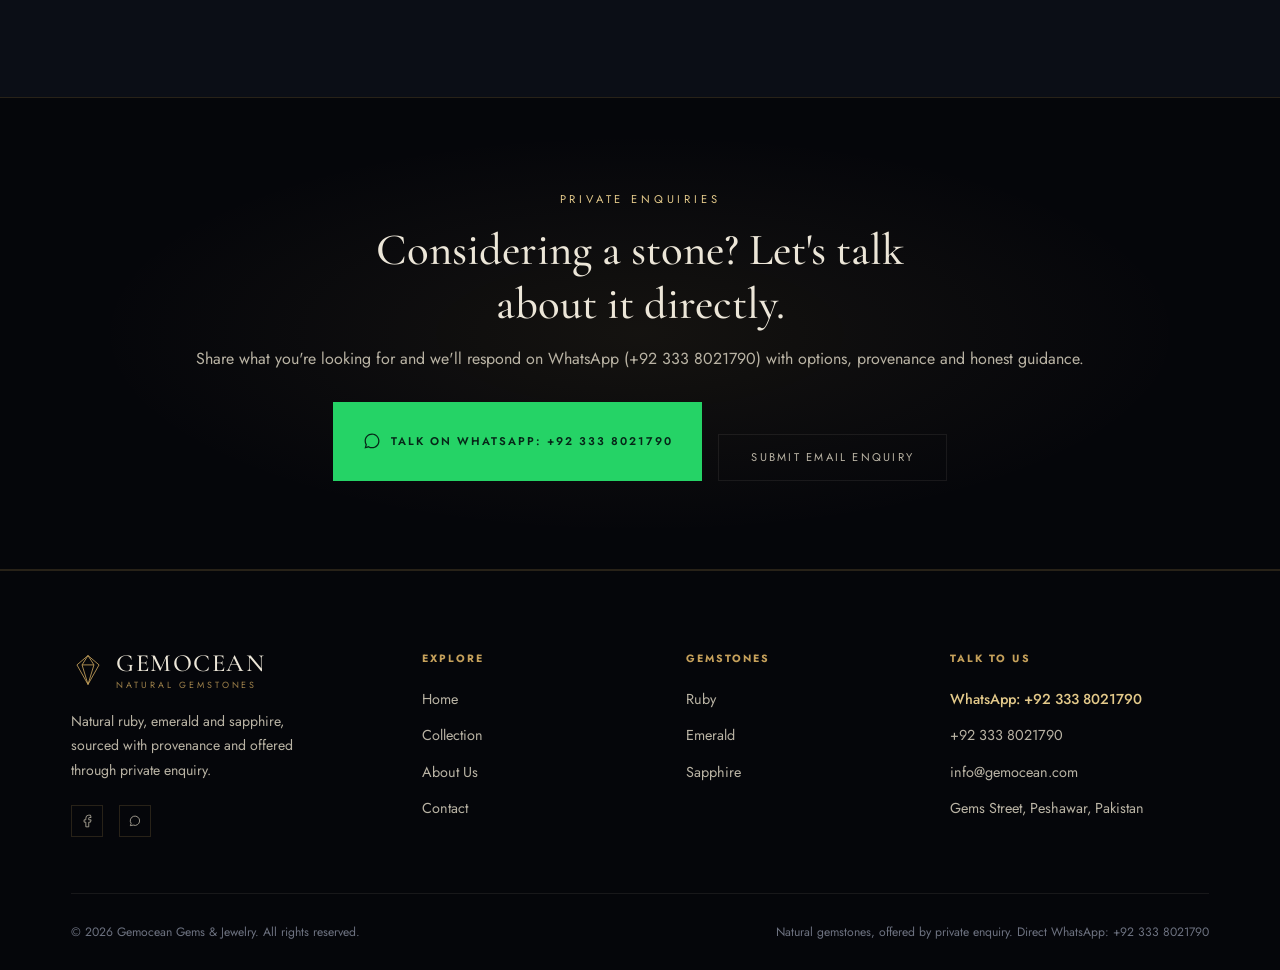
==== commit ba3b0191: "Optimize search and SEO, enhance speed and reliability with Service Worker, and integrate WhatsApp +" ====
--- a/index.html
+++ b/index.html
@@ -3,16 +3,28 @@
 <head>
 <meta charset="UTF-8">
 <meta name="viewport" content="width=device-width, initial-scale=1.0">
-<title>Gemocean — Natural Ruby, Emerald & Sapphire</title>
-<meta name="description" content="Gemocean curates natural ruby, emerald and sapphire, sourced with provenance and offered through private enquiry.">
+<title>Gemocean — Natural Ruby, Emerald & Sapphire | Private Gemstone Enquiries</title>
+<meta name="description" content="Gemocean curates natural ruby, emerald and sapphire, sourced with authentic provenance from Pakistan and worldwide origins. Talk directly with gemologists on WhatsApp +923338021790.">
+<meta name="keywords" content="natural ruby, natural emerald, natural sapphire, gems pakistan, swat emerald, panjshir emerald, kashmir sapphire, burma ruby, unheated gemstones, gemocean peshawar">
 <link rel="canonical" href="https://www.gemocean.com/index.html">
+
+<!-- Resource Hints & Performance -->
+<link rel="preconnect" href="https://fonts.googleapis.com">
+<link rel="preconnect" href="https://fonts.gstatic.com" crossorigin>
+<link rel="preconnect" href="https://wa.me">
+<link rel="dns-prefetch" href="https://wa.me">
+<link rel="dns-prefetch" href="https://api.whatsapp.com">
+<link href="https://fonts.googleapis.com/css2?family=Cormorant+Garamond:ital,wght@0,400;0,500;0,600;1,400&family=Jost:wght@300;400;500;600&display=swap" rel="stylesheet">
+<link rel="stylesheet" href="css/style.css">
 
 <!-- Open Graph -->
 <meta property="og:type" content="website">
 <meta property="og:title" content="Gemocean — Natural Ruby, Emerald & Sapphire">
-<meta property="og:description" content="Gemocean curates natural ruby, emerald and sapphire, sourced with provenance and offered through private enquiry.">
+<meta property="og:description" content="Gemocean curates natural ruby, emerald and sapphire, sourced with provenance and offered through private enquiry. Connect on WhatsApp: +923338021790.">
 <meta property="og:url" content="https://www.gemocean.com/index.html">
 <meta property="og:image" content="https://www.gemocean.com/assets/collection-trio.jpg">
+<meta property="og:image:width" content="1200">
+<meta property="og:image:height" content="630">
 <meta property="og:site_name" content="Gemocean">
 
 <!-- Twitter Card -->
@@ -21,43 +33,68 @@
 <meta name="twitter:description" content="Gemocean curates natural ruby, emerald and sapphire, sourced with provenance and offered through private enquiry.">
 <meta name="twitter:image" content="https://www.gemocean.com/assets/collection-trio.jpg">
 
-<!-- Structured Data -->
+<!-- Structured Data: Organization & WebSite Search -->
 <script type="application/ld+json">
 {
-    "@context": "https://schema.org",
-    "@type": "Organization",
-    "name": "Gemocean",
-    "url": "https://www.gemocean.com/index.html",
-    "logo": "https://www.gemocean.com/assets/collection-trio.jpg",
-    "description": "Gemocean curates natural ruby, emerald and sapphire, sourced with provenance and offered through private enquiry.",
-    "address": {
-      "@type": "PostalAddress",
-      "streetAddress": "Gems Street",
-      "addressLocality": "Peshawar",
-      "addressCountry": "PK"
+  "@context": "https://schema.org",
+  "@graph": [
+    {
+      "@type": "WebSite",
+      "@id": "https://www.gemocean.com/#website",
+      "url": "https://www.gemocean.com/",
+      "name": "Gemocean",
+      "description": "Natural Ruby, Emerald & Sapphire Gemstones",
+      "potentialAction": {
+        "@type": "SearchAction",
+        "target": "https://www.gemocean.com/collection.html?search={search_term_string}",
+        "query-input": "required name=search_term_string"
+      }
     },
-    "contactPoint": {
-      "@type": "ContactPoint",
+    {
+      "@type": "JewelryStore",
+      "@id": "https://www.gemocean.com/#organization",
+      "name": "Gemocean",
+      "url": "https://www.gemocean.com/",
+      "logo": "https://www.gemocean.com/assets/collection-trio.jpg",
+      "image": "https://www.gemocean.com/assets/collection-trio.jpg",
+      "description": "Gemocean curates natural ruby, emerald and sapphire, sourced with provenance and offered through private enquiry.",
       "telephone": "+92-333-8021790",
       "email": "info@gemocean.com",
-      "contactType": "customer service",
-      "areaServed": "Worldwide"
+      "address": {
+        "@type": "PostalAddress",
+        "streetAddress": "Gems Street",
+        "addressLocality": "Peshawar",
+        "addressCountry": "PK"
+      },
+      "contactPoint": [
+        {
+          "@type": "ContactPoint",
+          "telephone": "+92-333-8021790",
+          "contactType": "customer service",
+          "availableLanguage": ["English", "Urdu", "Pashto"],
+          "areaServed": "Worldwide"
+        }
+      ],
+      "sameAs": [
+        "https://facebook.com/GEMS4U2020",
+        "https://wa.me/923338021790"
+      ]
+    },
+    {
+      "@type": "BreadcrumbList",
+      "@id": "https://www.gemocean.com/#breadcrumb",
+      "itemListElement": [
+        {
+          "@type": "ListItem",
+          "position": 1,
+          "name": "Home",
+          "item": "https://www.gemocean.com/index.html"
+        }
+      ]
     }
-  }
+  ]
+}
 </script>
-<script type="application/ld+json">
-{
-    "@context": "https://schema.org",
-    "@type": "BreadcrumbList",
-    "itemListElement": [
-      {"@type":"ListItem","position":1,"name":"Home","item":"https://www.gemocean.com/index.html"}
-    ]
-  }
-</script>
-<link rel="preconnect" href="https://fonts.googleapis.com">
-<link rel="preconnect" href="https://fonts.gstatic.com" crossorigin>
-<link href="https://fonts.googleapis.com/css2?family=Cormorant+Garamond:ital,wght@0,400;0,500;0,600;1,400&family=Jost:wght@300;400;500;600&display=swap" rel="stylesheet">
-<link rel="stylesheet" href="css/style.css">
 </head>
 <body data-page="home">
 
@@ -66,11 +103,12 @@
     <div class="topbar-track">
       <span>Natural Gemstones</span><span class="dot">•</span>
       <span>Carefully Selected</span><span class="dot">•</span>
+      <span>Direct WhatsApp: +92 333 8021790</span><span class="dot">•</span>
       <span>Worldwide Enquiries</span>
     </div>
   </div>
   <nav class="mainnav">
-    <a href="index.html" class="brand">
+    <a href="index.html" class="brand" aria-label="Gemocean Home">
       <svg class="brand-mark" viewBox="0 0 40 40" fill="none" xmlns="http://www.w3.org/2000/svg">
         <path d="M20 3 L33 14 L20 37 L7 14 Z" stroke="#c6a15b" stroke-width="1" fill="none"/>
         <path d="M13 14 L27 14" stroke="#c6a15b" stroke-width="1"/>
@@ -92,17 +130,21 @@
       <a href="contact.html" data-nav="contact">Contact</a>
     </div>
     <div class="nav-actions">
-      <button class="icon-btn search-desktop" aria-label="Search">
+      <button class="icon-btn search-desktop" aria-label="Search gemstones (Ctrl+K)" title="Search gemstones (Ctrl+K)">
         <svg viewBox="0 0 24 24" fill="none" stroke="currentColor" stroke-width="1.4"><circle cx="11" cy="11" r="7"/><path d="M21 21l-4.3-4.3"/></svg>
       </button>
-      <a href="contact.html" class="btn">Enquire Now</a>
-      <button class="hamburger" id="hamburgerBtn" aria-label="Open menu"><span></span><span></span><span></span></button>
+      <a href="https://wa.me/923338021790?text=Hello%20Gemocean%2C%20I%20would%20like%20to%20enquire%20about%20your%20natural%20gemstones." target="_blank" rel="noopener" class="btn" aria-label="Enquire on WhatsApp">Talk on WhatsApp</a>
+      <button class="hamburger" id="hamburgerBtn" aria-label="Open navigation menu"><span></span><span></span><span></span></button>
     </div>
   </nav>
 </header>
 
 <div class="scrim" id="scrim"></div>
 <div class="mobile-panel" id="mobilePanel">
+  <button class="btn ghost" style="width:100%; margin-bottom:1.5rem; text-align:left; display:flex; align-items:center; gap:0.6rem;" data-search-trigger>
+    <svg width="16" height="16" viewBox="0 0 24 24" fill="none" stroke="currentColor" stroke-width="1.6"><circle cx="11" cy="11" r="7"/><path d="M21 21l-4.3-4.3"/></svg>
+    Search Gemstones...
+  </button>
   <a href="index.html" data-nav="home">Home</a>
   <a href="collection.html" data-nav="collection">Collection</a>
   <a href="ruby.html" data-nav="ruby">Ruby</a>
@@ -110,19 +152,22 @@
   <a href="sapphire.html" data-nav="sapphire">Sapphire</a>
   <a href="about.html" data-nav="about">About</a>
   <a href="contact.html" data-nav="contact">Contact</a>
-  <a href="contact.html" class="btn">Enquire Now</a>
+  <a href="https://wa.me/923338021790?text=Hello%20Gemocean%2C%20I%20would%20like%20to%20enquire%20about%20your%20natural%20gemstones." target="_blank" rel="noopener" class="btn-whatsapp-solid" style="margin-top:1.5rem; text-align:center;">
+    <svg viewBox="0 0 24 24"><path d="M12.04 2C6.58 2 2.13 6.45 2.13 11.91C2.13 13.66 2.59 15.36 3.45 16.86L2.05 22L7.3 20.63C8.75 21.41 10.38 21.83 12.04 21.83C17.5 21.83 21.95 17.38 21.95 11.92C21.95 9.27 20.92 6.78 19.05 4.91C17.18 3.04 14.69 2 12.04 2M12.05 3.67C14.25 3.67 16.31 4.53 17.87 6.09C19.42 7.65 20.28 9.72 20.28 11.92C20.28 16.46 16.58 20.15 12.04 20.15C10.56 20.15 9.11 19.76 7.85 19.01L7.55 18.83L4.43 19.65L5.26 16.61L5.06 16.29C4.24 14.99 3.8 13.47 3.8 11.91C3.81 7.37 7.5 3.67 12.05 3.67Z"/></svg>
+    Chat: +92 333 8021790
+  </a>
 </div>
 
 <!-- ============ HERO ============ -->
 <section class="hero">
-  <div class="hero-bg" style="background-image:url('assets/collection-trio.jpg');"></div>
+  <div class="hero-bg" style="background-image:url('assets/collection-trio.jpg');" fetchpriority="high"></div>
   <div class="hero-content">
     <span class="eyebrow">Natural · Rare · Timeless</span>
     <h1 class="hero-title">Gemstones drawn<br>from the <em>earth's</em><br>quiet depths</h1>
-    <p class="hero-sub">Gemocean curates natural ruby, emerald and sapphire — each stone chosen for character, not carat count alone, and offered through a private enquiry rather than a shopping cart.</p>
+    <p class="hero-sub">Gemocean curates natural ruby, emerald and sapphire — each stone chosen for character, not carat count alone, and offered through private enquiry directly with our gemologists.</p>
     <div class="hero-actions">
       <a href="collection.html" class="btn">View Collection</a>
-      <a href="contact.html" class="btn ghost">Enquire Now</a>
+      <a href="https://wa.me/923338021790?text=Hello%20Gemocean%2C%20I%20would%20like%20to%20enquire%20about%20natural%20gemstones." target="_blank" rel="noopener" class="btn ghost">Talk on WhatsApp</a>
     </div>
   </div>
   <div class="scroll-cue"><span>Scroll</span><span class="line"></span></div>
@@ -145,7 +190,7 @@
       <div class="pillar reveal">
         <span class="num">III</span>
         <h3>Handled by Enquiry</h3>
-        <p>No cart, no checkout rush. We discuss each stone privately, so you can decide with the care it deserves.</p>
+        <p>No cart, no checkout rush. We discuss each stone privately via WhatsApp (+92 333 8021790) with the care it deserves.</p>
       </div>
     </div>
   </div>
@@ -161,7 +206,7 @@
     </div>
     <div class="gem-grid">
       <a href="ruby.html" class="gem-card reveal">
-        <div class="img-wrap"><img src="assets/ruby.jpg" alt="Natural ruby gemstone"></div>
+        <div class="img-wrap"><img src="assets/ruby.jpg" alt="Natural ruby gemstone with vivid saturation" loading="lazy" decoding="async" width="400" height="500"></div>
         <div class="body">
           <span class="kicker">Corundum · Red</span>
           <h3>Ruby</h3>
@@ -170,7 +215,7 @@
         </div>
       </a>
       <a href="emerald.html" class="gem-card reveal">
-        <div class="img-wrap"><img src="assets/emerald.jpg" alt="Natural emerald gemstone"></div>
+        <div class="img-wrap"><img src="assets/emerald.jpg" alt="Natural green emerald gemstone with distinctive jardin" loading="lazy" decoding="async" width="400" height="500"></div>
         <div class="body">
           <span class="kicker">Beryl · Green</span>
           <h3>Emerald</h3>
@@ -179,7 +224,7 @@
         </div>
       </a>
       <a href="sapphire.html" class="gem-card reveal">
-        <div class="img-wrap"><img src="assets/sapphire.jpg" alt="Natural sapphire gemstone"></div>
+        <div class="img-wrap"><img src="assets/sapphire.jpg" alt="Natural sapphire gemstone with royal blue tone" loading="lazy" decoding="async" width="400" height="500"></div>
         <div class="body">
           <span class="kicker">Corundum · Blue</span>
           <h3>Sapphire</h3>
@@ -195,7 +240,7 @@
 <section>
   <div class="wrap">
     <div class="split reveal">
-      <img src="assets/collection-trio.jpg" alt="Ruby, emerald and sapphire together">
+      <img src="assets/collection-trio.jpg" alt="Ruby, emerald and sapphire gemstones together" loading="lazy" decoding="async" width="600" height="720">
       <div class="text">
         <span class="eyebrow">Origins</span>
         <h2>Sourced from the region's oldest mining ground</h2>
@@ -212,8 +257,14 @@
   <div class="wrap">
     <span class="eyebrow">Private Enquiries</span>
     <h2>Considering a stone? Let's talk about it directly.</h2>
-    <p>Share what you're looking for and we'll respond with options, provenance and honest guidance — no pressure, no public price list.</p>
-    <a href="contact.html" class="btn">Begin an Enquiry</a>
+    <p>Share what you're looking for and we'll respond on WhatsApp (+92 333 8021790) with options, provenance and honest guidance.</p>
+    <div style="display:flex; justify-content:center; gap:1rem; flex-wrap:wrap; margin-top:2rem;">
+      <a href="https://wa.me/923338021790?text=Hello%20Gemocean%2C%20I%20would%20like%20to%20talk%20about%20a%20specific%20gemstone." target="_blank" rel="noopener" class="btn-whatsapp-solid">
+        <svg viewBox="0 0 24 24"><path d="M12.04 2C6.58 2 2.13 6.45 2.13 11.91C2.13 13.66 2.59 15.36 3.45 16.86L2.05 22L7.3 20.63C8.75 21.41 10.38 21.83 12.04 21.83C17.5 21.83 21.95 17.38 21.95 11.92C21.95 9.27 20.92 6.78 19.05 4.91C17.18 3.04 14.69 2 12.04 2M12.05 3.67C14.25 3.67 16.31 4.53 17.87 6.09C19.42 7.65 20.28 9.72 20.28 11.92C20.28 16.46 16.58 20.15 12.04 20.15C10.56 20.15 9.11 19.76 7.85 19.01L7.55 18.83L4.43 19.65L5.26 16.61L5.06 16.29C4.24 14.99 3.8 13.47 3.8 11.91C3.81 7.37 7.5 3.67 12.05 3.67Z"/></svg>
+        Talk on WhatsApp: +92 333 8021790
+      </a>
+      <a href="contact.html" class="btn ghost">Submit Email Enquiry</a>
+    </div>
   </div>
 </section>
 
@@ -236,8 +287,8 @@
         </a>
         <p>Natural ruby, emerald and sapphire, sourced with provenance and offered through private enquiry.</p>
         <div class="footer-social">
-          <a href="https://facebook.com/GEMS4U2020" aria-label="Gemocean on Facebook"><svg viewBox="0 0 24 24" fill="none" stroke="currentColor" stroke-width="1.4"><path d="M18 2h-3a5 5 0 0 0-5 5v3H7v4h3v8h5v-8h3l1-4h-4V7a1 1 0 0 1 1-1h3z"/></svg></a>
-          <a href="https://wa.me/923338021790" target="_blank" rel="noopener" aria-label="Gemocean on WhatsApp"><svg viewBox="0 0 24 24" fill="none" stroke="currentColor" stroke-width="1.4"><path d="M4 20l1.3-3.9A8 8 0 1 1 8.9 19L4 20z"/></svg></a>
+          <a href="https://facebook.com/GEMS4U2020" target="_blank" rel="noopener" aria-label="Gemocean on Facebook"><svg viewBox="0 0 24 24" fill="none" stroke="currentColor" stroke-width="1.4"><path d="M18 2h-3a5 5 0 0 0-5 5v3H7v4h3v8h5v-8h3l1-4h-4V7a1 1 0 0 1 1-1h3z"/></svg></a>
+          <a href="https://wa.me/923338021790" target="_blank" rel="noopener" aria-label="Chat with Gemocean on WhatsApp (+923338021790)"><svg viewBox="0 0 24 24" fill="none" stroke="currentColor" stroke-width="1.4"><path d="M4 20l1.3-3.9A8 8 0 1 1 8.9 19L4 20z"/></svg></a>
         </div>
       </div>
       <div class="footer-col">
@@ -258,8 +309,9 @@
         </ul>
       </div>
       <div class="footer-col">
-        <h4>Contact</h4>
+        <h4>Talk to Us</h4>
         <ul>
+          <li><a href="https://wa.me/923338021790" target="_blank" rel="noopener" style="color:var(--gold-soft); font-weight:500;">WhatsApp: +92 333 8021790</a></li>
           <li><a href="tel:+923338021790">+92 333 8021790</a></li>
           <li><a href="mailto:info@gemocean.com">info@gemocean.com</a></li>
           <li><a href="contact.html">Gems Street, Peshawar, Pakistan</a></li>
@@ -268,10 +320,92 @@
     </div>
     <div class="footer-bottom">
       <span>© 2026 Gemocean Gems &amp; Jewelry. All rights reserved.</span>
-      <span>Natural gemstones, offered by private enquiry.</span>
+      <span>Natural gemstones, offered by private enquiry. Direct WhatsApp: +92 333 8021790</span>
     </div>
   </div>
 </footer>
+
+<!-- ============ LIVE SEARCH MODAL ============ -->
+<div class="search-modal-backdrop" id="searchModalBackdrop" role="dialog" aria-modal="true" aria-label="Search gemstones and collection">
+  <div class="search-modal">
+    <div class="search-bar">
+      <svg class="search-bar-icon" viewBox="0 0 24 24" fill="none" stroke="currentColor" stroke-width="1.8"><circle cx="11" cy="11" r="7"/><path d="M21 21l-4.3-4.3"/></svg>
+      <input type="text" id="searchInput" class="search-input" placeholder="Search ruby, emerald, sapphire, origin, cut..." autocomplete="off" spellcheck="false">
+      <button class="search-clear" id="searchClear" aria-label="Clear search text">✕</button>
+      <button class="search-close-btn" id="searchClose">ESC</button>
+    </div>
+    <div class="search-filters">
+      <button class="search-filter-chip active" data-filter="all">All</button>
+      <button class="search-filter-chip" data-filter="ruby">Ruby</button>
+      <button class="search-filter-chip" data-filter="emerald">Emerald</button>
+      <button class="search-filter-chip" data-filter="sapphire">Sapphire</button>
+      <button class="search-filter-chip" data-filter="origins">Origins</button>
+      <button class="search-filter-chip" data-filter="guides">Guides</button>
+    </div>
+    <ul class="search-results-list" id="searchResultsList">
+      <!-- Live Search Results loaded via JS -->
+    </ul>
+    <div class="search-footer">
+      <div class="search-kbd-group">
+        <span><span class="search-kbd">↑</span> <span class="search-kbd">↓</span> Navigate</span>
+        <span><span class="search-kbd">↵</span> Select</span>
+        <span><span class="search-kbd">ESC</span> Close</span>
+      </div>
+      <span>Instant Search</span>
+    </div>
+  </div>
+</div>
+
+<!-- ============ FLOATING WHATSAPP TALK WIDGET ============ -->
+<div class="whatsapp-float-container" id="whatsappFloatContainer">
+  <div class="whatsapp-tooltip">Talk with a Gemologist • Online</div>
+  
+  <div class="whatsapp-popup-card" id="whatsappPopupCard">
+    <div class="whatsapp-popup-header">
+      <div class="whatsapp-popup-header-info">
+        <div class="whatsapp-popup-avatar">G</div>
+        <div>
+          <div class="whatsapp-popup-title">Gemocean Specialist</div>
+          <div class="whatsapp-popup-status">Online • +92 333 8021790</div>
+        </div>
+      </div>
+      <button class="whatsapp-popup-close" id="whatsappPopupClose" aria-label="Close WhatsApp chat popup">✕</button>
+    </div>
+    <div class="whatsapp-popup-body">
+      <div class="whatsapp-popup-msg">
+        Hello! Looking for a specific natural ruby, emerald, or sapphire? Select a topic or chat directly:
+      </div>
+      <div class="whatsapp-popup-options">
+        <a href="#" class="whatsapp-quick-btn" data-wa-topic="ruby">
+          <span>🔴 Enquire About Natural Ruby</span>
+          <svg viewBox="0 0 24 24" fill="none" stroke-width="2"><path d="M5 12h14M12 5l7 7-7 7"/></svg>
+        </a>
+        <a href="#" class="whatsapp-quick-btn" data-wa-topic="emerald">
+          <span>🟢 Enquire About Natural Emerald</span>
+          <svg viewBox="0 0 24 24" fill="none" stroke-width="2"><path d="M5 12h14M12 5l7 7-7 7"/></svg>
+        </a>
+        <a href="#" class="whatsapp-quick-btn" data-wa-topic="sapphire">
+          <span>🔵 Enquire About Natural Sapphire</span>
+          <svg viewBox="0 0 24 24" fill="none" stroke-width="2"><path d="M5 12h14M12 5l7 7-7 7"/></svg>
+        </a>
+        <a href="#" class="whatsapp-quick-btn" data-wa-topic="custom">
+          <span>💎 Custom Sourcing &amp; Certification</span>
+          <svg viewBox="0 0 24 24" fill="none" stroke-width="2"><path d="M5 12h14M12 5l7 7-7 7"/></svg>
+        </a>
+      </div>
+      <a href="https://wa.me/923338021790?text=Hello%20Gemocean%2C%20I%20would%20like%20to%20speak%20directly%20with%20a%20gemologist." target="_blank" rel="noopener" class="whatsapp-popup-direct">
+        <svg width="16" height="16" viewBox="0 0 24 24" fill="currentColor"><path d="M12.04 2C6.58 2 2.13 6.45 2.13 11.91C2.13 13.66 2.59 15.36 3.45 16.86L2.05 22L7.3 20.63C8.75 21.41 10.38 21.83 12.04 21.83C17.5 21.83 21.95 17.38 21.95 11.92C21.95 9.27 20.92 6.78 19.05 4.91C17.18 3.04 14.69 2 12.04 2M12.05 3.67C14.25 3.67 16.31 4.53 17.87 6.09C19.42 7.65 20.28 9.72 20.28 11.92C20.28 16.46 16.58 20.15 12.04 20.15C10.56 20.15 9.11 19.76 7.85 19.01L7.55 18.83L4.43 19.65L5.26 16.61L5.06 16.29C4.24 14.99 3.8 13.47 3.8 11.91C3.81 7.37 7.5 3.67 12.05 3.67Z"/></svg>
+        Open WhatsApp (+92 333 8021790)
+      </a>
+    </div>
+  </div>
+
+  <button class="whatsapp-float-btn" id="whatsappFloatBtn" aria-label="Talk with Gemologist on WhatsApp (+923338021790)">
+    <span class="whatsapp-pulse"></span>
+    <span class="whatsapp-badge-dot"></span>
+    <svg viewBox="0 0 24 24"><path d="M12.04 2C6.58 2 2.13 6.45 2.13 11.91C2.13 13.66 2.59 15.36 3.45 16.86L2.05 22L7.3 20.63C8.75 21.41 10.38 21.83 12.04 21.83C17.5 21.83 21.95 17.38 21.95 11.92C21.95 9.27 20.92 6.78 19.05 4.91C17.18 3.04 14.69 2 12.04 2M12.05 3.67C14.25 3.67 16.31 4.53 17.87 6.09C19.42 7.65 20.28 9.72 20.28 11.92C20.28 16.46 16.58 20.15 12.04 20.15C10.56 20.15 9.11 19.76 7.85 19.01L7.55 18.83L4.43 19.65L5.26 16.61L5.06 16.29C4.24 14.99 3.8 13.47 3.8 11.91C3.81 7.37 7.5 3.67 12.05 3.67Z"/></svg>
+  </button>
+</div>
 
 <script src="js/main.js"></script>
 </body>
--- a/css/style.css
+++ b/css/style.css
@@ -232,7 +232,7 @@
 
 @media (max-width:860px){
   .nav-links{ display:none; }
-  .icon-btn.search-desktop{ display:none; }
+  .icon-btn.search-desktop{ display:flex; }
   .hamburger{ display:block; }
   :root{ --nav-h:72px; --nav-h-scrolled:60px; }
   .brand-name{ font-size:1.28rem; }
@@ -622,3 +622,529 @@
    ========================================================================== */
 .reveal{ opacity:0; transform:translateY(18px); transition:opacity 700ms ease, transform 700ms ease; }
 .reveal.in{ opacity:1; transform:translateY(0); }
+
+/* ==========================================================================
+   ENHANCED WHATSAPP BUTTONS & ACTIONS
+   ========================================================================== */
+.btn-whatsapp-solid{
+  display:inline-flex; align-items:center; justify-content:center; gap:0.65rem;
+  border:1px solid #25d366;
+  background:#25d366;
+  color:#062618;
+  font-size:0.7rem; letter-spacing:0.18em; font-weight:600; text-transform:uppercase;
+  padding:0.9rem 1.8rem;
+  transition:background 260ms ease, transform 260ms ease, box-shadow 260ms ease;
+}
+.btn-whatsapp-solid:hover{
+  background:#20ba5a;
+  color:#02150d;
+  transform:translateY(-2px);
+  box-shadow:0 6px 24px -4px rgba(37,211,102,0.6);
+}
+.btn-whatsapp-solid svg{ width:18px; height:18px; fill:currentColor; }
+
+/* Floating WhatsApp live widget */
+.whatsapp-float-container{
+  position:fixed;
+  right:1.6rem;
+  bottom:1.6rem;
+  z-index:95;
+  display:flex;
+  flex-direction:column;
+  align-items:flex-end;
+  font-family:var(--sans);
+}
+
+.whatsapp-float-btn{
+  position:relative;
+  width:58px;
+  height:58px;
+  border-radius:50%;
+  background:linear-gradient(135deg, #25d366, #128c7e);
+  color:#fff;
+  display:flex;
+  align-items:center;
+  justify-content:center;
+  box-shadow:0 8px 28px rgba(37,211,102,0.4), 0 4px 12px rgba(0,0,0,0.5);
+  border:2px solid rgba(255,255,255,0.25);
+  cursor:pointer;
+  transition:transform 300ms cubic-bezier(.175,.885,.32,1.275), box-shadow 300ms ease;
+  outline:none;
+}
+.whatsapp-float-btn:hover{
+  transform:scale(1.08);
+  box-shadow:0 12px 34px rgba(37,211,102,0.6), 0 6px 16px rgba(0,0,0,0.6);
+}
+.whatsapp-float-btn svg{ width:30px; height:30px; fill:#fff; }
+
+.whatsapp-pulse{
+  position:absolute;
+  inset:-4px;
+  border-radius:50%;
+  border:2px solid #25d366;
+  opacity:0;
+  animation:waPulse 2.4s cubic-bezier(.215,.61,.355,1) infinite;
+  pointer-events:none;
+}
+@keyframes waPulse{
+  0%{ transform:scale(0.95); opacity:0.8; }
+  50%{ transform:scale(1.35); opacity:0; }
+  100%{ transform:scale(1.35); opacity:0; }
+}
+
+.whatsapp-badge-dot{
+  position:absolute;
+  top:2px;
+  right:2px;
+  width:14px;
+  height:14px;
+  background:#00e676;
+  border:2px solid var(--black);
+  border-radius:50%;
+}
+
+.whatsapp-tooltip{
+  position:absolute;
+  right:68px;
+  bottom:12px;
+  background:rgba(11,14,22,0.94);
+  backdrop-filter:blur(10px);
+  -webkit-backdrop-filter:blur(10px);
+  border:1px solid var(--hairline);
+  color:var(--ivory);
+  font-size:0.75rem;
+  letter-spacing:0.04em;
+  padding:0.5rem 0.9rem;
+  border-radius:6px;
+  white-space:nowrap;
+  box-shadow:0 6px 20px rgba(0,0,0,0.5);
+  pointer-events:none;
+  opacity:1;
+  transform:translateX(0);
+  transition:opacity 300ms ease, transform 300ms ease;
+}
+.whatsapp-tooltip::after{
+  content:'';
+  position:absolute;
+  right:-6px;
+  top:50%;
+  transform:translateY(-50%);
+  border-width:6px 0 6px 6px;
+  border-style:solid;
+  border-color:transparent transparent transparent rgba(11,14,22,0.94);
+}
+.whatsapp-float-container.popup-open .whatsapp-tooltip{
+  opacity:0;
+  transform:translateX(8px);
+}
+
+/* WhatsApp Quick-Inquire Popup Card */
+.whatsapp-popup-card{
+  position:absolute;
+  right:0;
+  bottom:74px;
+  width:min(90vw, 340px);
+  background:var(--navy-2);
+  border:1px solid var(--hairline);
+  border-radius:12px;
+  overflow:hidden;
+  box-shadow:0 16px 40px rgba(0,0,0,0.7), 0 0 0 1px rgba(198,161,91,0.15);
+  opacity:0;
+  transform:translateY(16px) scale(0.95);
+  pointer-events:none;
+  transition:opacity 280ms cubic-bezier(.2,.8,.2,1), transform 280ms cubic-bezier(.2,.8,.2,1);
+}
+.whatsapp-float-container.popup-open .whatsapp-popup-card{
+  opacity:1;
+  transform:translateY(0) scale(1);
+  pointer-events:auto;
+}
+
+.whatsapp-popup-header{
+  background:linear-gradient(135deg, #075e54, #128c7e);
+  color:#fff;
+  padding:1.1rem 1.2rem;
+  display:flex;
+  align-items:center;
+  justify-content:space-between;
+}
+.whatsapp-popup-header-info{ display:flex; align-items:center; gap:0.75rem; }
+.whatsapp-popup-avatar{
+  width:38px;
+  height:38px;
+  border-radius:50%;
+  background:var(--gold);
+  color:var(--black);
+  font-family:var(--serif);
+  font-weight:600;
+  font-size:1.1rem;
+  display:flex;
+  align-items:center;
+  justify-content:center;
+  border:2px solid rgba(255,255,255,0.4);
+}
+.whatsapp-popup-title{ font-size:0.92rem; font-weight:500; }
+.whatsapp-popup-status{ font-size:0.72rem; opacity:0.85; display:flex; align-items:center; gap:5px; }
+.whatsapp-popup-status::before{ content:''; width:6px; height:6px; background:#00e676; border-radius:50%; display:inline-block; }
+.whatsapp-popup-close{ background:none; border:none; color:#fff; opacity:0.7; font-size:1.2rem; line-height:1; cursor:pointer; }
+.whatsapp-popup-close:hover{ opacity:1; }
+
+.whatsapp-popup-body{ padding:1.1rem 1.2rem; background:var(--navy-3); }
+.whatsapp-popup-msg{
+  background:rgba(255,255,255,0.06);
+  border-radius:8px;
+  padding:0.75rem 0.9rem;
+  font-size:0.82rem;
+  line-height:1.5;
+  color:var(--ivory);
+  margin-bottom:1rem;
+  border-left:3px solid var(--gold);
+}
+.whatsapp-popup-options{ display:flex; flex-direction:column; gap:0.5rem; }
+.whatsapp-quick-btn{
+  display:flex;
+  align-items:center;
+  justify-content:space-between;
+  background:rgba(16,20,31,0.85);
+  border:1px solid var(--hairline-soft);
+  color:var(--ivory-dim);
+  font-size:0.78rem;
+  padding:0.65rem 0.85rem;
+  border-radius:6px;
+  text-decoration:none;
+  transition:background 200ms ease, border-color 200ms ease, color 200ms ease;
+}
+.whatsapp-quick-btn:hover{
+  background:var(--navy-2);
+  border-color:var(--gold);
+  color:var(--ivory);
+}
+.whatsapp-quick-btn span{ display:flex; align-items:center; gap:0.45rem; }
+.whatsapp-quick-btn svg{ width:12px; height:12px; stroke:var(--gold); }
+.whatsapp-popup-direct{
+  margin-top:0.85rem;
+  display:flex;
+  align-items:center;
+  justify-content:center;
+  gap:0.5rem;
+  background:#25d366;
+  color:#062618;
+  font-weight:600;
+  font-size:0.75rem;
+  letter-spacing:0.1em;
+  text-transform:uppercase;
+  padding:0.75rem 1rem;
+  border-radius:6px;
+  text-decoration:none;
+  transition:background 200ms ease;
+}
+.whatsapp-popup-direct:hover{ background:#20ba5a; }
+
+@media (max-width:600px){
+  .whatsapp-float-container{ right:1rem; bottom:1rem; }
+  .whatsapp-float-btn{ width:52px; height:52px; }
+  .whatsapp-float-btn svg{ width:26px; height:26px; }
+  .whatsapp-tooltip{ display:none; }
+  .whatsapp-popup-card{ right:0; bottom:64px; width:calc(100vw - 2rem); }
+}
+
+/* ==========================================================================
+   LIVE SEARCH MODAL & OVERLAY
+   ========================================================================== */
+.search-modal-backdrop{
+  position:fixed;
+  inset:0;
+  background:rgba(5,6,10,0.78);
+  backdrop-filter:blur(12px) saturate(160%);
+  -webkit-backdrop-filter:blur(12px) saturate(160%);
+  z-index:110;
+  opacity:0;
+  pointer-events:none;
+  transition:opacity 280ms ease;
+  display:flex;
+  align-items:flex-start;
+  justify-content:center;
+  padding:calc(var(--nav-h-scrolled) + 1.5rem) 1.25rem 2rem;
+}
+.search-modal-backdrop.open{
+  opacity:1;
+  pointer-events:auto;
+}
+
+.search-modal{
+  width:100%;
+  max-width:680px;
+  background:var(--navy-2);
+  border:1px solid var(--gold);
+  box-shadow:0 24px 60px rgba(0,0,0,0.85), 0 0 40px rgba(198,161,91,0.12);
+  border-radius:8px;
+  overflow:hidden;
+  transform:translateY(-16px) scale(0.98);
+  transition:transform 280ms cubic-bezier(.2,.8,.2,1);
+  display:flex;
+  flex-direction:column;
+  max-height:calc(100vh - var(--nav-h-scrolled) - 4rem);
+}
+.search-modal-backdrop.open .search-modal{
+  transform:translateY(0) scale(1);
+}
+
+.search-bar{
+  position:relative;
+  display:flex;
+  align-items:center;
+  padding:1.1rem 1.4rem;
+  border-bottom:1px solid var(--hairline);
+  background:var(--black);
+}
+.search-bar-icon{
+  width:20px;
+  height:20px;
+  color:var(--gold-soft);
+  margin-right:1rem;
+  flex-shrink:0;
+}
+.search-input{
+  flex:1;
+  background:transparent;
+  border:none;
+  color:var(--ivory);
+  font-family:var(--sans);
+  font-size:1.15rem;
+  outline:none;
+}
+.search-input::placeholder{
+  color:var(--slate);
+  font-weight:300;
+}
+.search-clear{
+  background:none;
+  border:none;
+  color:var(--ivory-dim);
+  font-size:1.1rem;
+  padding:0.2rem 0.5rem;
+  cursor:pointer;
+  display:none;
+}
+.search-clear.visible{ display:block; }
+.search-close-btn{
+  background:rgba(255,255,255,0.06);
+  border:1px solid var(--hairline-soft);
+  color:var(--ivory-dim);
+  font-size:0.68rem;
+  letter-spacing:0.1em;
+  padding:0.35rem 0.65rem;
+  border-radius:4px;
+  margin-left:0.8rem;
+  cursor:pointer;
+  transition:color 200ms ease, border-color 200ms ease;
+}
+.search-close-btn:hover{ color:var(--ivory); border-color:var(--gold); }
+
+.search-filters{
+  display:flex;
+  align-items:center;
+  gap:0.5rem;
+  padding:0.75rem 1.4rem;
+  border-bottom:1px solid var(--hairline-soft);
+  background:var(--navy);
+  overflow-x:auto;
+  scrollbar-width:none;
+}
+.search-filters::-webkit-scrollbar{ display:none; }
+.search-filter-chip{
+  background:transparent;
+  border:1px solid var(--hairline-soft);
+  color:var(--ivory-dim);
+  font-size:0.68rem;
+  letter-spacing:0.12em;
+  text-transform:uppercase;
+  padding:0.35rem 0.75rem;
+  border-radius:20px;
+  cursor:pointer;
+  white-space:nowrap;
+  transition:all 200ms ease;
+}
+.search-filter-chip:hover{
+  color:var(--ivory);
+  border-color:var(--gold-soft);
+}
+.search-filter-chip.active{
+  background:var(--gold);
+  color:var(--black);
+  border-color:var(--gold);
+  font-weight:500;
+}
+
+.search-results-list{
+  overflow-y:auto;
+  padding:0.75rem;
+  max-height:420px;
+  list-style:none;
+}
+.search-result-card{
+  display:flex;
+  align-items:center;
+  gap:1.1rem;
+  padding:0.85rem 1rem;
+  border-radius:6px;
+  border:1px solid transparent;
+  text-decoration:none;
+  color:inherit;
+  transition:background 180ms ease, border-color 180ms ease, transform 180ms ease;
+  margin-bottom:0.4rem;
+}
+.search-result-card:hover, .search-result-card.selected{
+  background:rgba(198,161,91,0.08);
+  border-color:var(--hairline);
+  transform:translateX(4px);
+}
+.search-result-card.selected{
+  border-color:var(--gold);
+}
+.search-result-thumb{
+  width:54px;
+  height:54px;
+  border-radius:4px;
+  object-fit:cover;
+  border:1px solid var(--hairline-soft);
+  flex-shrink:0;
+}
+.search-result-thumb-placeholder{
+  width:54px;
+  height:54px;
+  border-radius:4px;
+  background:var(--navy-3);
+  border:1px solid var(--hairline-soft);
+  display:flex;
+  align-items:center;
+  justify-content:center;
+  color:var(--gold);
+  font-size:1.1rem;
+  flex-shrink:0;
+}
+.search-result-info{
+  flex:1;
+  min-width:0;
+}
+.search-result-header{
+  display:flex;
+  align-items:center;
+  justify-content:space-between;
+  gap:0.5rem;
+}
+.search-result-title{
+  font-family:var(--serif);
+  font-size:1.18rem;
+  font-weight:500;
+  color:var(--ivory);
+  white-space:nowrap;
+  overflow:hidden;
+  text-overflow:ellipsis;
+}
+.search-result-badge{
+  font-size:0.6rem;
+  letter-spacing:0.16em;
+  text-transform:uppercase;
+  padding:0.2rem 0.5rem;
+  border-radius:3px;
+  background:rgba(198,161,91,0.12);
+  color:var(--gold-soft);
+  border:1px solid var(--hairline);
+  white-space:nowrap;
+}
+.search-result-snippet{
+  font-size:0.8rem;
+  color:var(--ivory-dim);
+  margin-top:0.25rem;
+  line-height:1.4;
+  display:-webkit-box;
+  -webkit-line-clamp:2;
+  -webkit-box-orient:vertical;
+  overflow:hidden;
+}
+.search-highlight{
+  color:var(--gold-soft);
+  font-weight:600;
+  text-decoration:underline;
+}
+.search-result-action{
+  color:var(--gold-soft);
+  opacity:0;
+  transform:translateX(-6px);
+  transition:all 180ms ease;
+  flex-shrink:0;
+}
+.search-result-card:hover .search-result-action,
+.search-result-card.selected .search-result-action{
+  opacity:1;
+  transform:translateX(0);
+}
+
+.search-empty{
+  padding:3rem 1.5rem;
+  text-align:center;
+}
+.search-empty-icon{
+  width:40px;
+  height:40px;
+  color:var(--slate);
+  margin:0 auto 1rem;
+}
+.search-empty h3{
+  font-family:var(--serif);
+  font-size:1.3rem;
+  font-weight:500;
+  color:var(--ivory);
+  margin-bottom:0.5rem;
+}
+.search-empty p{
+  color:var(--ivory-dim);
+  font-size:0.88rem;
+  max-width:38ch;
+  margin:0 auto 1.5rem;
+}
+.search-quick-tags{
+  display:flex;
+  justify-content:center;
+  flex-wrap:wrap;
+  gap:0.5rem;
+}
+.search-quick-tag{
+  font-size:0.72rem;
+  color:var(--gold-soft);
+  background:rgba(198,161,91,0.08);
+  border:1px solid var(--hairline-soft);
+  padding:0.35rem 0.75rem;
+  border-radius:4px;
+  cursor:pointer;
+}
+.search-quick-tag:hover{
+  border-color:var(--gold);
+}
+
+.search-footer{
+  display:flex;
+  align-items:center;
+  justify-content:space-between;
+  padding:0.75rem 1.4rem;
+  background:var(--black);
+  border-top:1px solid var(--hairline-soft);
+  font-size:0.7rem;
+  color:var(--slate);
+}
+.search-kbd-group{
+  display:flex;
+  align-items:center;
+  gap:0.8rem;
+}
+.search-kbd{
+  background:rgba(255,255,255,0.08);
+  border:1px solid var(--hairline-soft);
+  border-radius:3px;
+  padding:0.1rem 0.35rem;
+  font-size:0.65rem;
+  color:var(--ivory-dim);
+  font-family:monospace;
+}
+
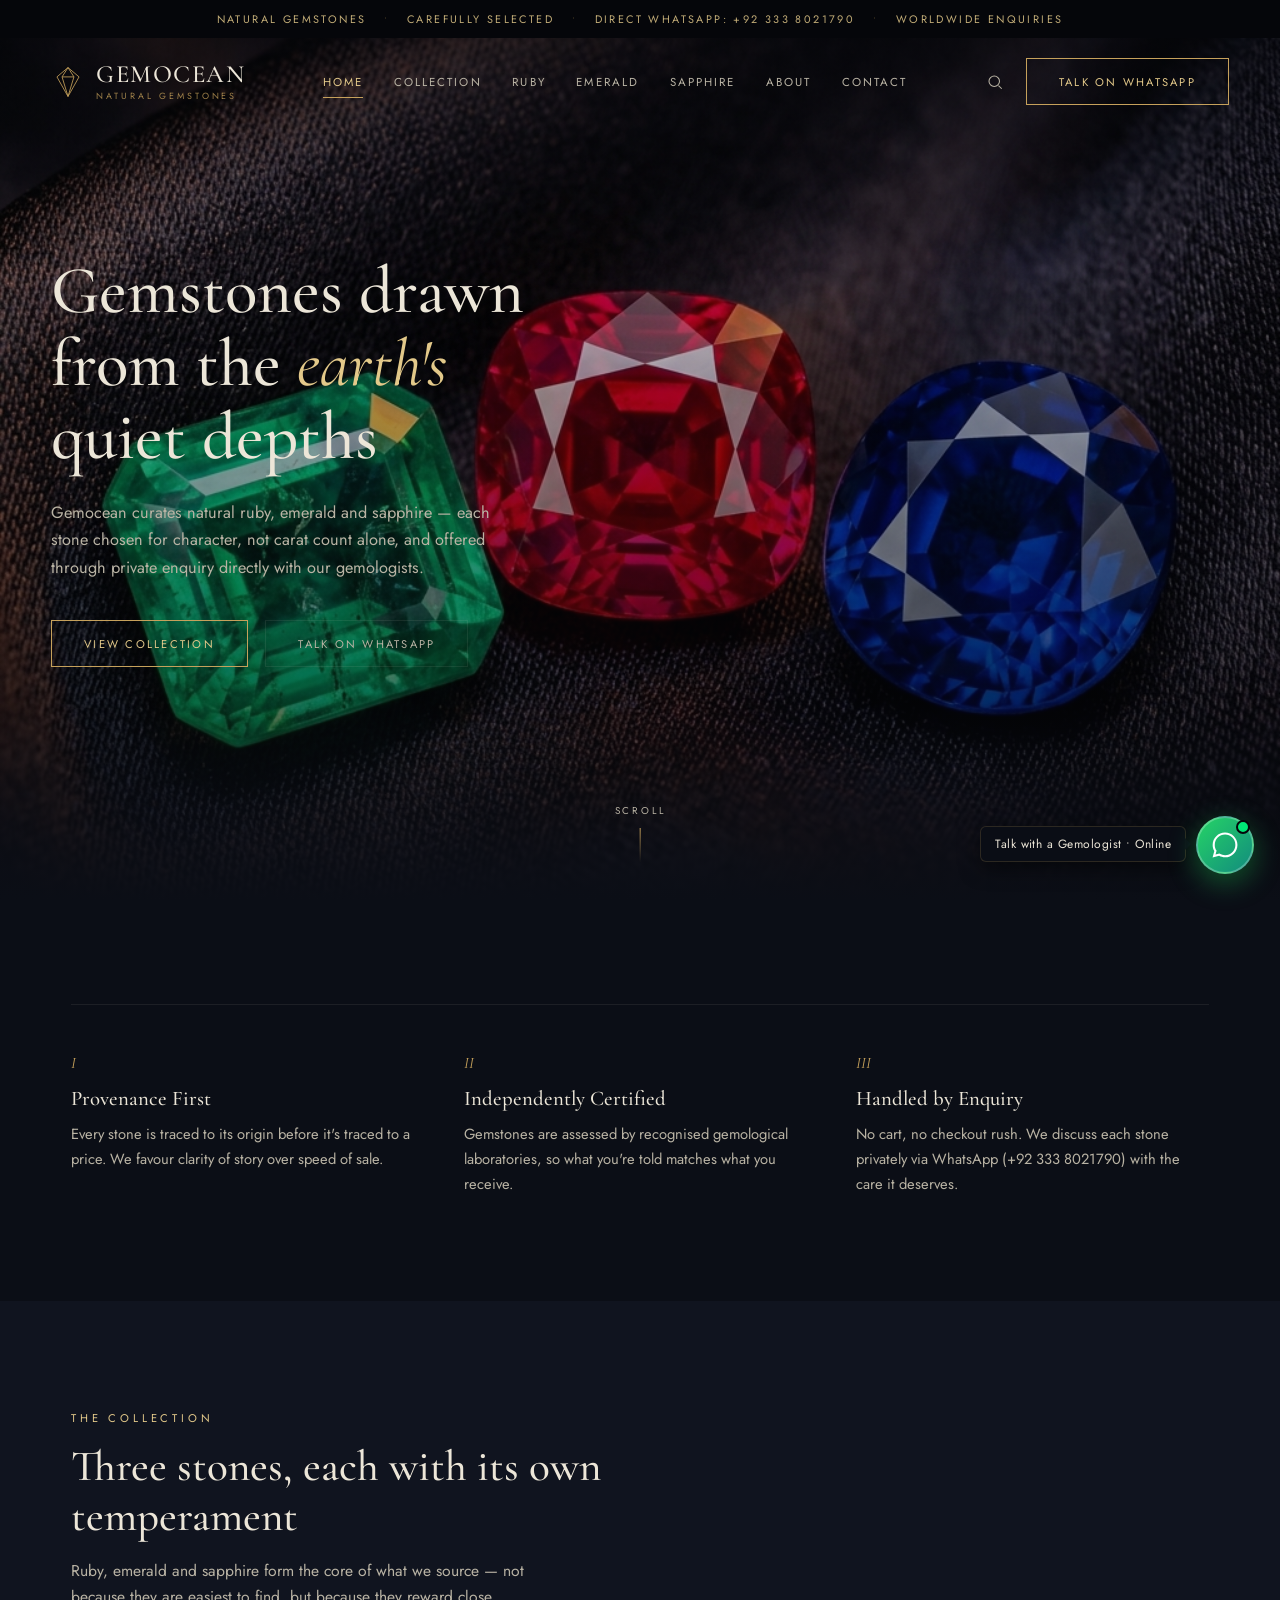
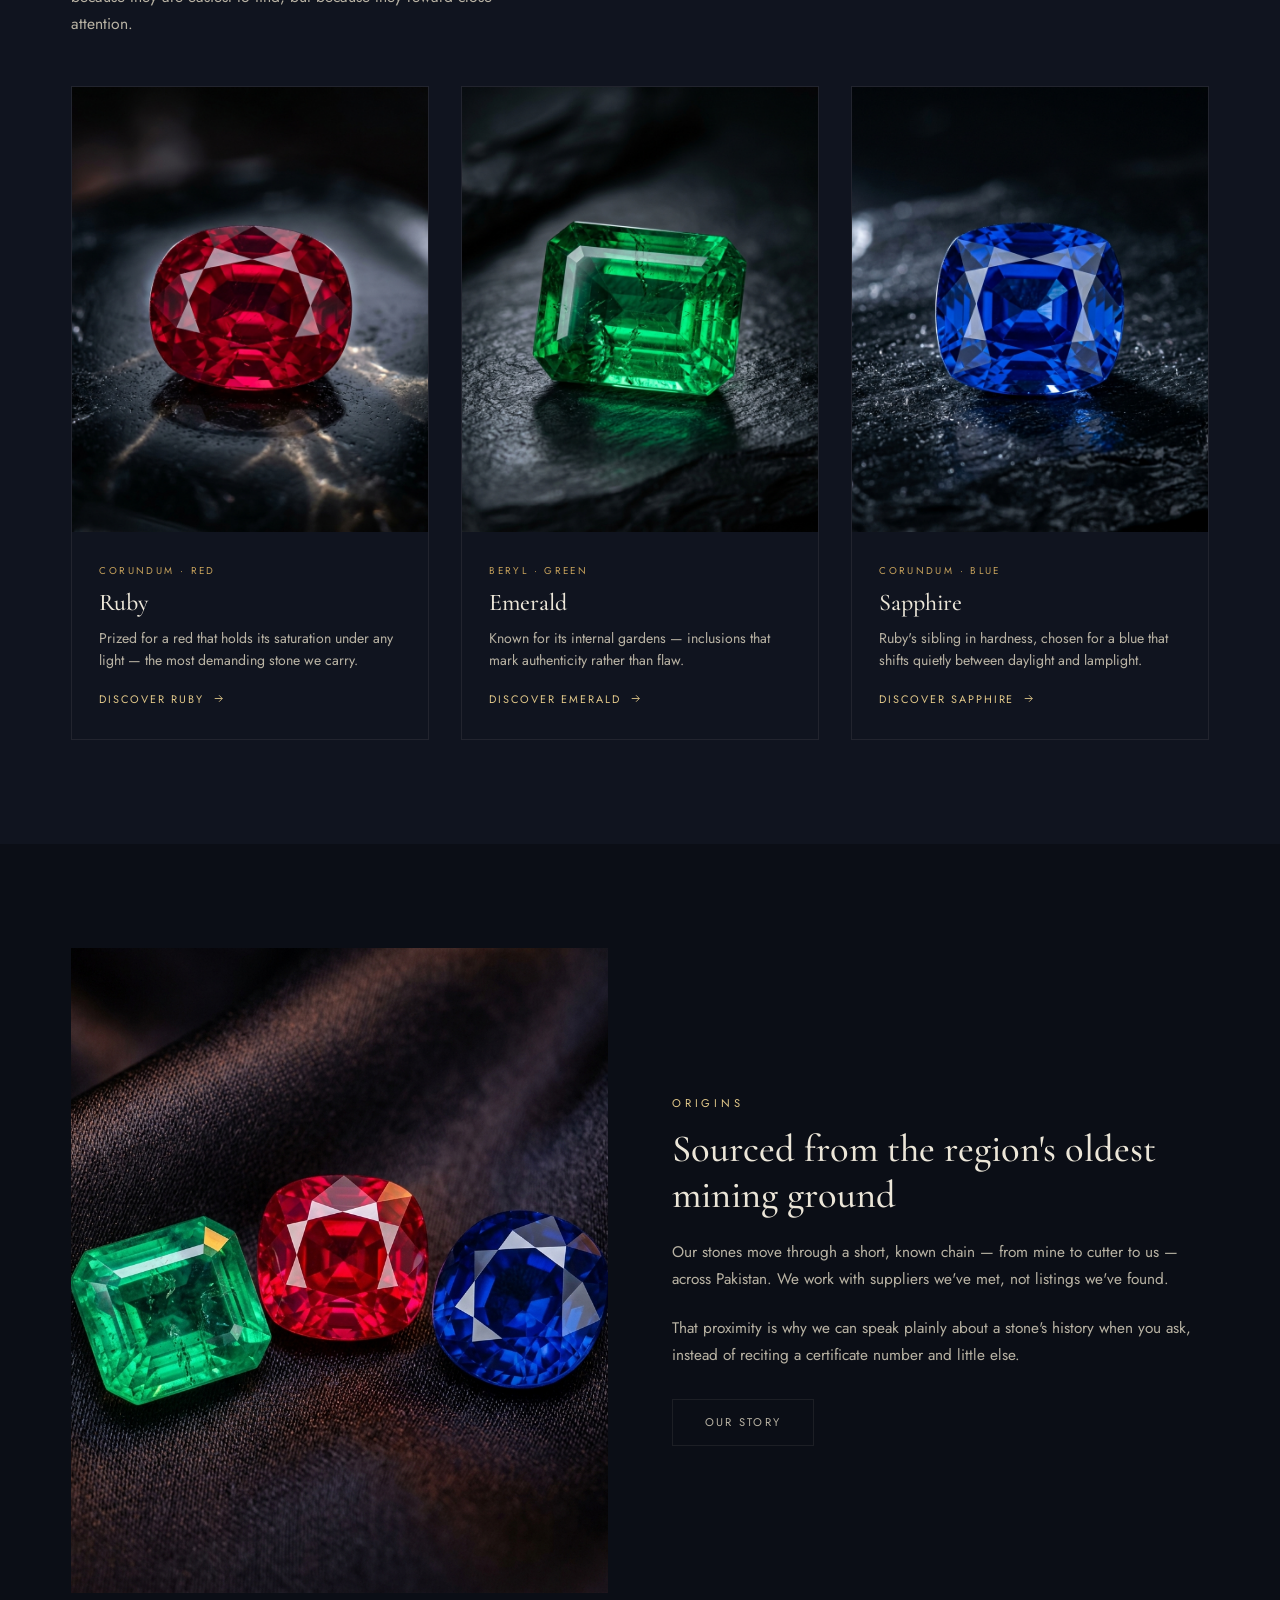
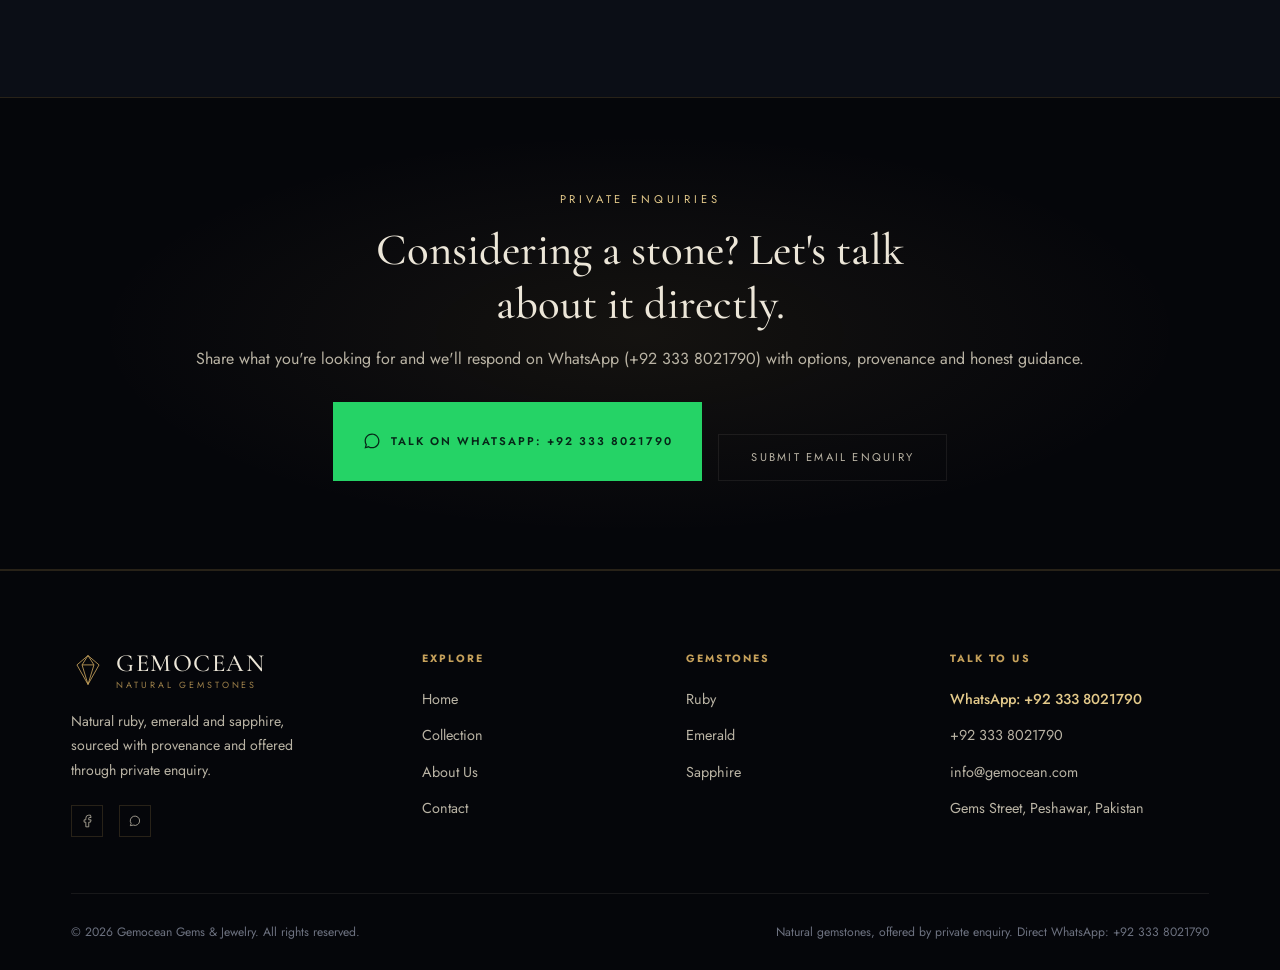
==== commit 4145b18c: "Remove 'Natural · Rare · Timeless' eyebrow text under top navbar" ====
--- a/index.html
+++ b/index.html
@@ -2,11 +2,21 @@
 <html lang="en">
 <head>
 <meta charset="UTF-8">
-<meta name="viewport" content="width=device-width, initial-scale=1.0">
+<meta name="viewport" content="width=device-width, initial-scale=1.0, viewport-fit=cover">
 <title>Gemocean — Natural Ruby, Emerald & Sapphire | Private Gemstone Enquiries</title>
 <meta name="description" content="Gemocean curates natural ruby, emerald and sapphire, sourced with authentic provenance from Pakistan and worldwide origins. Talk directly with gemologists on WhatsApp +923338021790.">
 <meta name="keywords" content="natural ruby, natural emerald, natural sapphire, gems pakistan, swat emerald, panjshir emerald, kashmir sapphire, burma ruby, unheated gemstones, gemocean peshawar">
 <link rel="canonical" href="https://www.gemocean.com/index.html">
+
+<!-- Favicons & Google Search Icons -->
+<link rel="icon" type="image/svg+xml" href="favicon.svg">
+<link rel="icon" type="image/png" sizes="48x48" href="favicon-48x48.png">
+<link rel="icon" type="image/png" sizes="32x32" href="favicon-32x32.png">
+<link rel="icon" type="image/png" sizes="16x16" href="favicon-16x16.png">
+<link rel="shortcut icon" href="favicon.ico">
+<link rel="apple-touch-icon" sizes="180x180" href="apple-touch-icon.png">
+<link rel="manifest" href="site.webmanifest">
+<meta name="theme-color" content="#0b0e16">
 
 <!-- Resource Hints & Performance -->
 <link rel="preconnect" href="https://fonts.googleapis.com">
@@ -162,7 +172,6 @@
 <section class="hero">
   <div class="hero-bg" style="background-image:url('assets/collection-trio.jpg');" fetchpriority="high"></div>
   <div class="hero-content">
-    <span class="eyebrow">Natural · Rare · Timeless</span>
     <h1 class="hero-title">Gemstones drawn<br>from the <em>earth's</em><br>quiet depths</h1>
     <p class="hero-sub">Gemocean curates natural ruby, emerald and sapphire — each stone chosen for character, not carat count alone, and offered through private enquiry directly with our gemologists.</p>
     <div class="hero-actions">
--- a/css/style.css
+++ b/css/style.css
@@ -1148,3 +1148,388 @@
   font-family:monospace;
 }
 
+/* ==========================================================================
+   ADVANCED MOBILE RESPONSIVENESS & TOUCH ERGONOMICS
+   ========================================================================== */
+
+/* Universal touch optimizations */
+button, a, input, select, textarea {
+  -webkit-tap-highlight-color: transparent;
+  touch-action: manipulation;
+}
+
+/* Tablet & Mobile Breakpoints (<= 860px) */
+@media (max-width:860px){
+  :root{
+    --nav-h: 70px;
+    --nav-h-scrolled: 60px;
+  }
+  
+  .wrap{
+    padding:0 1.25rem;
+  }
+
+  .nav-actions .btn{
+    display:none; /* Clean up navbar space on mobile */
+  }
+
+  .icon-btn.search-desktop{
+    display:flex;
+    width:36px;
+    height:36px;
+    border-radius:50%;
+    background:rgba(255,255,255,0.05);
+    border:1px solid var(--hairline-soft);
+    align-items:center;
+    justify-content:center;
+  }
+  .icon-btn.search-desktop svg{
+    width:16px;
+    height:16px;
+  }
+
+  .hamburger{
+    display:flex;
+    flex-direction:column;
+    justify-content:center;
+    width:38px;
+    height:38px;
+    padding:9px 6px;
+    border-radius:6px;
+    background:rgba(255,255,255,0.05);
+    border:1px solid var(--hairline-soft);
+  }
+  .hamburger span{
+    position:relative;
+    width:100%;
+    height:1.5px;
+    background:var(--ivory);
+    margin:2.5px 0;
+    transition:all 280ms ease;
+  }
+  .hamburger span:nth-child(1),
+  .hamburger span:nth-child(2),
+  .hamburger span:nth-child(3){ top:auto; }
+  .hamburger.open span:nth-child(1){ transform:translateY(6.5px) rotate(45deg); }
+  .hamburger.open span:nth-child(2){ opacity:0; }
+  .hamburger.open span:nth-child(3){ transform:translateY(-6.5px) rotate(-45deg); }
+
+  .mobile-panel{
+    width:min(86vw, 340px);
+    height:100vh;
+    height:100dvh;
+    max-height:100dvh;
+    overflow-y:auto;
+    -webkit-overflow-scrolling:touch;
+    padding:calc(var(--nav-h) + 1rem) 1.5rem max(2rem, env(safe-area-inset-bottom));
+  }
+  .mobile-panel a{
+    font-size:1.25rem;
+    padding:0.9rem 0;
+  }
+
+  /* Section padding adjustments */
+  section{
+    padding: clamp(3.5rem, 8vw, 5.5rem) 0;
+  }
+
+  .section-head{
+    margin-bottom: 2rem;
+  }
+  .section-head h2{
+    font-size: clamp(1.75rem, 6vw, 2.3rem);
+  }
+
+  .split{
+    grid-template-columns: 1fr;
+    gap: 2rem;
+  }
+  .split img{
+    aspect-ratio: 4/3;
+    max-height: 380px;
+  }
+
+  .detail-grid{
+    grid-template-columns: 1fr;
+    gap: 2rem;
+  }
+  .detail-grid .img-frame{
+    position: static;
+    max-width: 480px;
+    margin: 0 auto;
+  }
+
+  .detail-actions{
+    flex-direction: column;
+    width: 100%;
+  }
+  .detail-actions .btn,
+  .detail-actions .btn-whatsapp-solid{
+    width: 100%;
+    text-align: center;
+  }
+
+  .cta-band{
+    padding: 3.8rem 0;
+  }
+}
+
+/* Smartphone Breakpoints (<= 600px) */
+@media (max-width:600px){
+  :root{
+    --topbar-h: 34px;
+    --nav-h: 64px;
+    --nav-h-scrolled: 56px;
+  }
+
+  /* Smooth Topbar on compact screens */
+  .topbar{
+    padding: 0 0.5rem;
+  }
+  .topbar-track{
+    font-size: 0.6rem;
+    letter-spacing: 0.14em;
+    gap: 0.75rem;
+    animation: topbarMarquee 24s linear infinite;
+  }
+  @keyframes topbarMarquee {
+    0% { transform: translateX(0); }
+    100% { transform: translateX(-50%); }
+  }
+
+  .brand-mark{
+    width: 28px;
+    height: 28px;
+  }
+  .brand-name{
+    font-size: 1.2rem;
+  }
+  .brand-sub{
+    font-size: 0.5rem;
+    letter-spacing: 0.22em;
+    margin-top: 3px;
+  }
+
+  /* Hero adjustments */
+  .hero{
+    height: auto;
+    min-height: 560px;
+    height: calc(100svh - var(--topbar-h));
+    padding: calc(var(--nav-h) + 1rem) 0 2.5rem;
+  }
+  .hero-content{
+    padding: 0 1.25rem;
+  }
+  .hero-title{
+    font-size: clamp(2rem, 8.5vw, 2.9rem);
+    line-height: 1.12;
+    margin-top: 0.9rem;
+  }
+  .hero-sub{
+    font-size: 0.92rem;
+    line-height: 1.6;
+    margin-top: 1rem;
+  }
+  .hero-actions{
+    flex-direction: column;
+    width: 100%;
+    gap: 0.75rem;
+    margin-top: 1.6rem;
+  }
+  .hero-actions .btn{
+    width: 100%;
+    text-align: center;
+    padding: 0.85rem 1.4rem;
+  }
+  .scroll-cue{
+    display: none; /* remove clutter on small screens */
+  }
+
+  /* Page Hero (interior pages) */
+  .page-hero{
+    height: auto;
+    min-height: 260px;
+    padding-bottom: 2.2rem;
+  }
+  .page-hero h1{
+    font-size: clamp(2rem, 7.5vw, 2.7rem);
+  }
+
+  /* Pillars */
+  .pillars{
+    grid-template-columns: 1fr;
+    gap: 1.6rem;
+    padding-top: 1.8rem;
+  }
+  .pillar{
+    padding-left: 1rem;
+    border-left: 2px solid var(--hairline);
+  }
+  .pillar h3{
+    font-size: 1.18rem;
+  }
+  .pillar p{
+    font-size: 0.86rem;
+  }
+
+  /* Gemstone Cards */
+  .gem-grid{
+    grid-template-columns: 1fr;
+    gap: 1.5rem;
+  }
+  .gem-card .img-wrap{
+    aspect-ratio: 16/11;
+  }
+  .gem-card .body{
+    padding: 1.2rem 1.25rem 1.4rem;
+  }
+  .gem-card h3{
+    font-size: 1.35rem;
+  }
+
+  /* Spec Table */
+  .spec-table{
+    margin-top: 1.8rem;
+  }
+  .spec-row{
+    font-size: 0.82rem;
+    padding: 0.75rem 0;
+    flex-direction: row;
+    align-items: center;
+  }
+
+  /* Contact Page & Inputs */
+  .contact-info{
+    padding: 1.5rem 1.25rem;
+  }
+  .form-field{
+    margin-bottom: 1.1rem;
+  }
+  .form-field input,
+  .form-field select,
+  .form-field textarea{
+    font-size: 16px !important; /* Prevents iPhone Safari auto-zoom */
+    padding: 0.8rem 0.9rem;
+    border-radius: 4px;
+  }
+
+  /* Search Modal on Mobile */
+  .search-modal-backdrop{
+    padding: 0.5rem;
+    align-items: flex-start;
+  }
+  .search-modal{
+    max-height: calc(100dvh - 1rem);
+    border-radius: 8px;
+    margin-top: 0.25rem;
+  }
+  .search-bar{
+    padding: 0.85rem 1rem;
+  }
+  .search-input{
+    font-size: 16px; /* Prevents auto zoom */
+  }
+  .search-filters{
+    padding: 0.6rem 0.9rem;
+    gap: 0.35rem;
+  }
+  .search-filter-chip{
+    font-size: 0.62rem;
+    padding: 0.3rem 0.65rem;
+  }
+  .search-results-list{
+    padding: 0.5rem;
+    max-height: calc(100dvh - 220px);
+  }
+  .search-result-card{
+    padding: 0.65rem 0.75rem;
+    gap: 0.75rem;
+  }
+  .search-result-thumb,
+  .search-result-thumb-placeholder{
+    width: 44px;
+    height: 44px;
+  }
+  .search-result-title{
+    font-size: 1.05rem;
+  }
+  .search-result-snippet{
+    font-size: 0.74rem;
+    line-height: 1.35;
+  }
+  .search-footer{
+    padding: 0.6rem 1rem;
+    font-size: 0.64rem;
+  }
+  .search-kbd-group{
+    display: none; /* Hide keyboard shortcut hints on mobile touch */
+  }
+
+  /* Floating WhatsApp Widget on Mobile */
+  .whatsapp-float-container{
+    right: 1rem;
+    bottom: max(1rem, env(safe-area-inset-bottom));
+  }
+  .whatsapp-float-btn{
+    width: 52px;
+    height: 52px;
+  }
+  .whatsapp-float-btn svg{
+    width: 26px;
+    height: 26px;
+  }
+  .whatsapp-tooltip{
+    display: none;
+  }
+  .whatsapp-popup-card{
+    position: fixed;
+    left: 0.85rem;
+    right: 0.85rem;
+    bottom: max(4.6rem, calc(env(safe-area-inset-bottom) + 4.6rem));
+    width: auto;
+    max-width: 380px;
+    margin: 0 auto;
+    max-height: calc(85dvh - 4.6rem);
+    overflow-y: auto;
+    border-radius: 12px;
+  }
+
+  /* Footer on Mobile */
+  .site-footer{
+    padding: 3.5rem 0 0;
+  }
+  .footer-top{
+    grid-template-columns: 1fr;
+    gap: 2rem;
+    padding-bottom: 2.5rem;
+  }
+  .footer-col h4{
+    margin-bottom: 0.8rem;
+  }
+  .footer-col ul li{
+    margin-bottom: 0.65rem;
+  }
+  .footer-col ul li a{
+    display: inline-block;
+    padding: 0.2rem 0;
+    font-size: 0.86rem;
+  }
+  .footer-bottom{
+    flex-direction: column;
+    text-align: center;
+    gap: 0.5rem;
+    padding: 1.4rem 0 max(1.4rem, env(safe-area-inset-bottom));
+    font-size: 0.72rem;
+  }
+}
+
+/* Extra Compact Phones (<= 380px) */
+@media (max-width:380px){
+  .brand-name{ font-size: 1.05rem; }
+  .brand-mark{ width: 24px; height: 24px; }
+  .hero-title{ font-size: 1.85rem; }
+  .stat-row{ grid-template-columns: 1fr; gap: 1.2rem; }
+  .btn, .btn-whatsapp-solid{ font-size: 0.66rem; padding: 0.8rem 1.1rem; }
+}
+
+
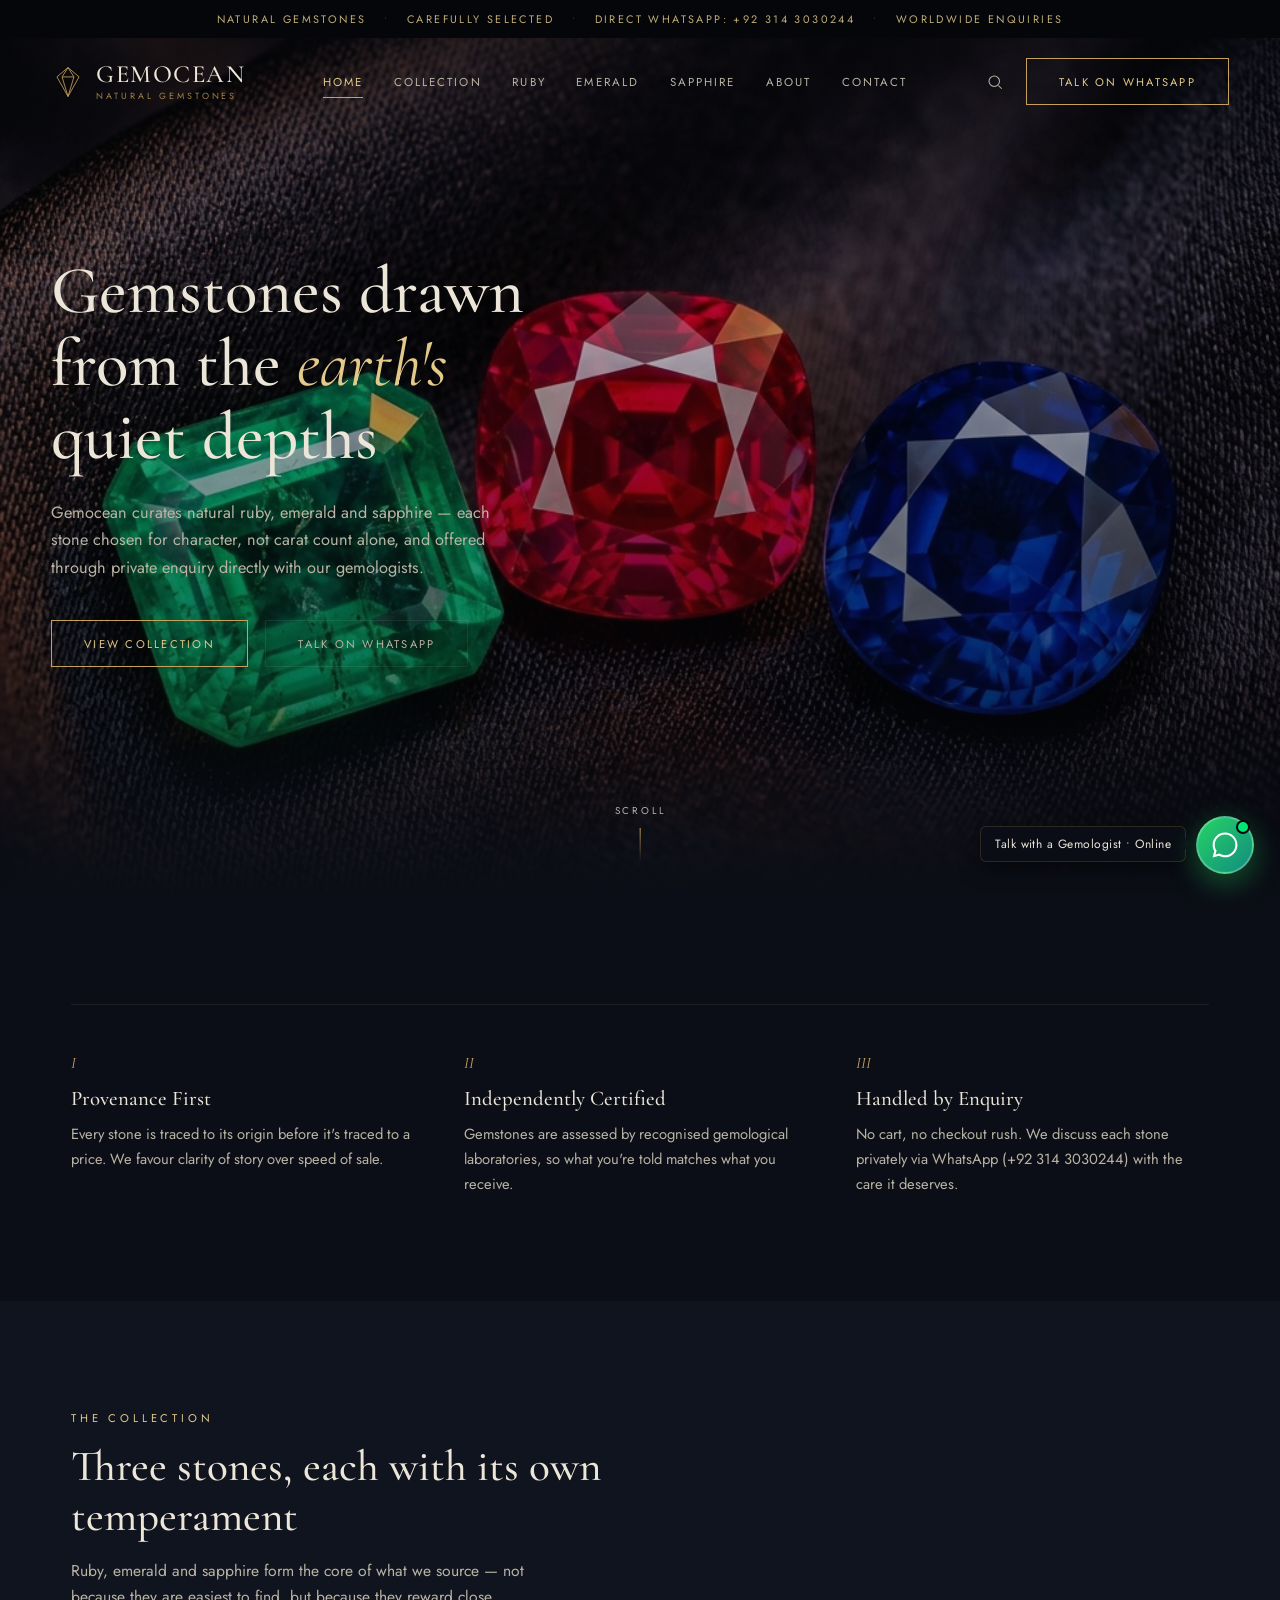
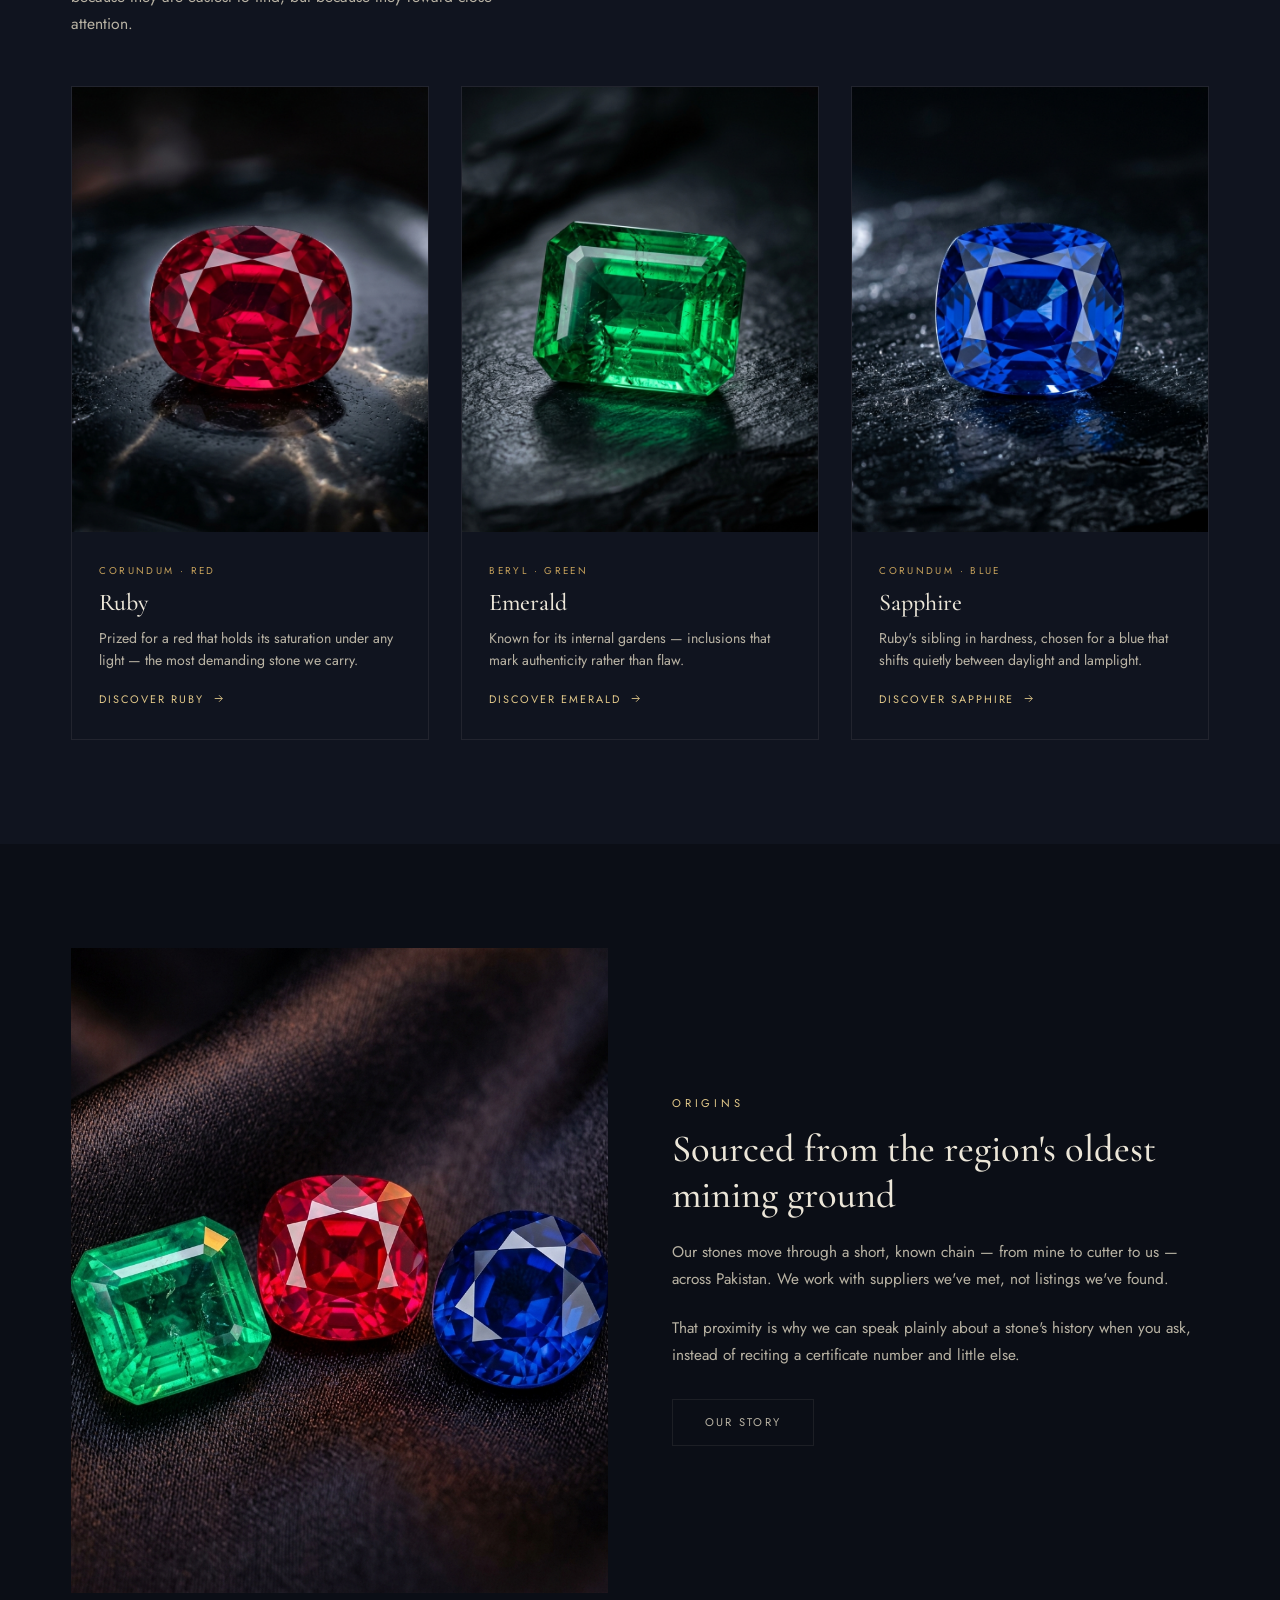
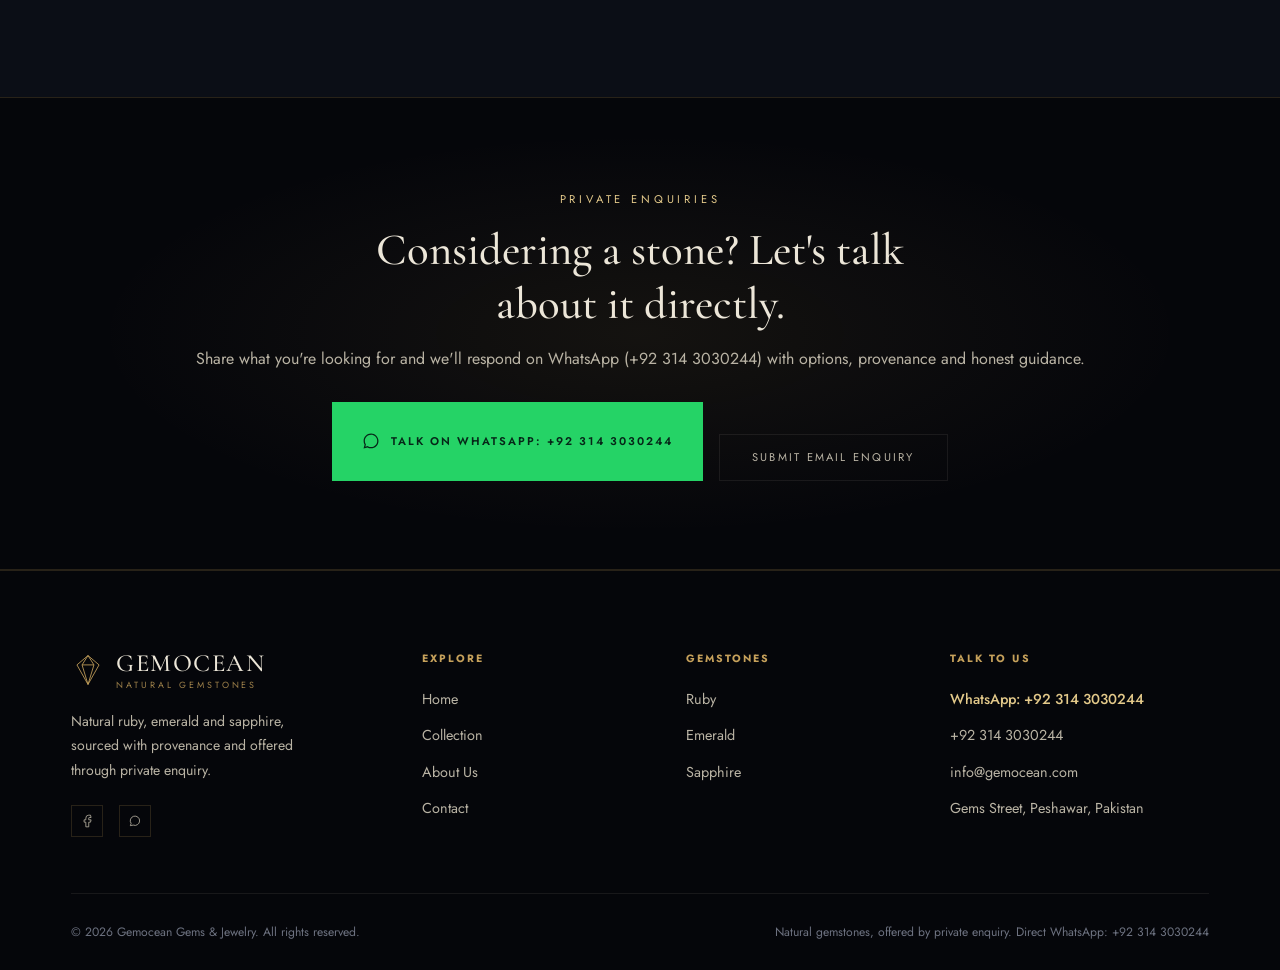
==== commit 61c7631b: "Update WhatsApp & contact phone number to +923143030244 across all pages, structured data, and widge" ====
--- a/index.html
+++ b/index.html
@@ -4,7 +4,7 @@
 <meta charset="UTF-8">
 <meta name="viewport" content="width=device-width, initial-scale=1.0, viewport-fit=cover">
 <title>Gemocean — Natural Ruby, Emerald & Sapphire | Private Gemstone Enquiries</title>
-<meta name="description" content="Gemocean curates natural ruby, emerald and sapphire, sourced with authentic provenance from Pakistan and worldwide origins. Talk directly with gemologists on WhatsApp +923338021790.">
+<meta name="description" content="Gemocean curates natural ruby, emerald and sapphire, sourced with authentic provenance from Pakistan and worldwide origins. Talk directly with gemologists on WhatsApp +923143030244.">
 <meta name="keywords" content="natural ruby, natural emerald, natural sapphire, gems pakistan, swat emerald, panjshir emerald, kashmir sapphire, burma ruby, unheated gemstones, gemocean peshawar">
 <link rel="canonical" href="https://www.gemocean.com/index.html">
 
@@ -30,7 +30,7 @@
 <!-- Open Graph -->
 <meta property="og:type" content="website">
 <meta property="og:title" content="Gemocean — Natural Ruby, Emerald & Sapphire">
-<meta property="og:description" content="Gemocean curates natural ruby, emerald and sapphire, sourced with provenance and offered through private enquiry. Connect on WhatsApp: +923338021790.">
+<meta property="og:description" content="Gemocean curates natural ruby, emerald and sapphire, sourced with provenance and offered through private enquiry. Connect on WhatsApp: +923143030244.">
 <meta property="og:url" content="https://www.gemocean.com/index.html">
 <meta property="og:image" content="https://www.gemocean.com/assets/collection-trio.jpg">
 <meta property="og:image:width" content="1200">
@@ -68,7 +68,7 @@
       "logo": "https://www.gemocean.com/assets/collection-trio.jpg",
       "image": "https://www.gemocean.com/assets/collection-trio.jpg",
       "description": "Gemocean curates natural ruby, emerald and sapphire, sourced with provenance and offered through private enquiry.",
-      "telephone": "+92-333-8021790",
+      "telephone": "+92-314-3030244",
       "email": "info@gemocean.com",
       "address": {
         "@type": "PostalAddress",
@@ -79,7 +79,7 @@
       "contactPoint": [
         {
           "@type": "ContactPoint",
-          "telephone": "+92-333-8021790",
+          "telephone": "+92-314-3030244",
           "contactType": "customer service",
           "availableLanguage": ["English", "Urdu", "Pashto"],
           "areaServed": "Worldwide"
@@ -87,7 +87,7 @@
       ],
       "sameAs": [
         "https://facebook.com/GEMS4U2020",
-        "https://wa.me/923338021790"
+        "https://wa.me/923143030244"
       ]
     },
     {
@@ -113,7 +113,7 @@
     <div class="topbar-track">
       <span>Natural Gemstones</span><span class="dot">•</span>
       <span>Carefully Selected</span><span class="dot">•</span>
-      <span>Direct WhatsApp: +92 333 8021790</span><span class="dot">•</span>
+      <span>Direct WhatsApp: +92 314 3030244</span><span class="dot">•</span>
       <span>Worldwide Enquiries</span>
     </div>
   </div>
@@ -143,7 +143,7 @@
       <button class="icon-btn search-desktop" aria-label="Search gemstones (Ctrl+K)" title="Search gemstones (Ctrl+K)">
         <svg viewBox="0 0 24 24" fill="none" stroke="currentColor" stroke-width="1.4"><circle cx="11" cy="11" r="7"/><path d="M21 21l-4.3-4.3"/></svg>
       </button>
-      <a href="https://wa.me/923338021790?text=Hello%20Gemocean%2C%20I%20would%20like%20to%20enquire%20about%20your%20natural%20gemstones." target="_blank" rel="noopener" class="btn" aria-label="Enquire on WhatsApp">Talk on WhatsApp</a>
+      <a href="https://wa.me/923143030244?text=Hello%20Gemocean%2C%20I%20would%20like%20to%20enquire%20about%20your%20natural%20gemstones." target="_blank" rel="noopener" class="btn" aria-label="Enquire on WhatsApp">Talk on WhatsApp</a>
       <button class="hamburger" id="hamburgerBtn" aria-label="Open navigation menu"><span></span><span></span><span></span></button>
     </div>
   </nav>
@@ -162,9 +162,9 @@
   <a href="sapphire.html" data-nav="sapphire">Sapphire</a>
   <a href="about.html" data-nav="about">About</a>
   <a href="contact.html" data-nav="contact">Contact</a>
-  <a href="https://wa.me/923338021790?text=Hello%20Gemocean%2C%20I%20would%20like%20to%20enquire%20about%20your%20natural%20gemstones." target="_blank" rel="noopener" class="btn-whatsapp-solid" style="margin-top:1.5rem; text-align:center;">
+  <a href="https://wa.me/923143030244?text=Hello%20Gemocean%2C%20I%20would%20like%20to%20enquire%20about%20your%20natural%20gemstones." target="_blank" rel="noopener" class="btn-whatsapp-solid" style="margin-top:1.5rem; text-align:center;">
     <svg viewBox="0 0 24 24"><path d="M12.04 2C6.58 2 2.13 6.45 2.13 11.91C2.13 13.66 2.59 15.36 3.45 16.86L2.05 22L7.3 20.63C8.75 21.41 10.38 21.83 12.04 21.83C17.5 21.83 21.95 17.38 21.95 11.92C21.95 9.27 20.92 6.78 19.05 4.91C17.18 3.04 14.69 2 12.04 2M12.05 3.67C14.25 3.67 16.31 4.53 17.87 6.09C19.42 7.65 20.28 9.72 20.28 11.92C20.28 16.46 16.58 20.15 12.04 20.15C10.56 20.15 9.11 19.76 7.85 19.01L7.55 18.83L4.43 19.65L5.26 16.61L5.06 16.29C4.24 14.99 3.8 13.47 3.8 11.91C3.81 7.37 7.5 3.67 12.05 3.67Z"/></svg>
-    Chat: +92 333 8021790
+    Chat: +92 314 3030244
   </a>
 </div>
 
@@ -176,7 +176,7 @@
     <p class="hero-sub">Gemocean curates natural ruby, emerald and sapphire — each stone chosen for character, not carat count alone, and offered through private enquiry directly with our gemologists.</p>
     <div class="hero-actions">
       <a href="collection.html" class="btn">View Collection</a>
-      <a href="https://wa.me/923338021790?text=Hello%20Gemocean%2C%20I%20would%20like%20to%20enquire%20about%20natural%20gemstones." target="_blank" rel="noopener" class="btn ghost">Talk on WhatsApp</a>
+      <a href="https://wa.me/923143030244?text=Hello%20Gemocean%2C%20I%20would%20like%20to%20enquire%20about%20natural%20gemstones." target="_blank" rel="noopener" class="btn ghost">Talk on WhatsApp</a>
     </div>
   </div>
   <div class="scroll-cue"><span>Scroll</span><span class="line"></span></div>
@@ -199,7 +199,7 @@
       <div class="pillar reveal">
         <span class="num">III</span>
         <h3>Handled by Enquiry</h3>
-        <p>No cart, no checkout rush. We discuss each stone privately via WhatsApp (+92 333 8021790) with the care it deserves.</p>
+        <p>No cart, no checkout rush. We discuss each stone privately via WhatsApp (+92 314 3030244) with the care it deserves.</p>
       </div>
     </div>
   </div>
@@ -266,11 +266,11 @@
   <div class="wrap">
     <span class="eyebrow">Private Enquiries</span>
     <h2>Considering a stone? Let's talk about it directly.</h2>
-    <p>Share what you're looking for and we'll respond on WhatsApp (+92 333 8021790) with options, provenance and honest guidance.</p>
+    <p>Share what you're looking for and we'll respond on WhatsApp (+92 314 3030244) with options, provenance and honest guidance.</p>
     <div style="display:flex; justify-content:center; gap:1rem; flex-wrap:wrap; margin-top:2rem;">
-      <a href="https://wa.me/923338021790?text=Hello%20Gemocean%2C%20I%20would%20like%20to%20talk%20about%20a%20specific%20gemstone." target="_blank" rel="noopener" class="btn-whatsapp-solid">
+      <a href="https://wa.me/923143030244?text=Hello%20Gemocean%2C%20I%20would%20like%20to%20talk%20about%20a%20specific%20gemstone." target="_blank" rel="noopener" class="btn-whatsapp-solid">
         <svg viewBox="0 0 24 24"><path d="M12.04 2C6.58 2 2.13 6.45 2.13 11.91C2.13 13.66 2.59 15.36 3.45 16.86L2.05 22L7.3 20.63C8.75 21.41 10.38 21.83 12.04 21.83C17.5 21.83 21.95 17.38 21.95 11.92C21.95 9.27 20.92 6.78 19.05 4.91C17.18 3.04 14.69 2 12.04 2M12.05 3.67C14.25 3.67 16.31 4.53 17.87 6.09C19.42 7.65 20.28 9.72 20.28 11.92C20.28 16.46 16.58 20.15 12.04 20.15C10.56 20.15 9.11 19.76 7.85 19.01L7.55 18.83L4.43 19.65L5.26 16.61L5.06 16.29C4.24 14.99 3.8 13.47 3.8 11.91C3.81 7.37 7.5 3.67 12.05 3.67Z"/></svg>
-        Talk on WhatsApp: +92 333 8021790
+        Talk on WhatsApp: +92 314 3030244
       </a>
       <a href="contact.html" class="btn ghost">Submit Email Enquiry</a>
     </div>
@@ -297,7 +297,7 @@
         <p>Natural ruby, emerald and sapphire, sourced with provenance and offered through private enquiry.</p>
         <div class="footer-social">
           <a href="https://facebook.com/GEMS4U2020" target="_blank" rel="noopener" aria-label="Gemocean on Facebook"><svg viewBox="0 0 24 24" fill="none" stroke="currentColor" stroke-width="1.4"><path d="M18 2h-3a5 5 0 0 0-5 5v3H7v4h3v8h5v-8h3l1-4h-4V7a1 1 0 0 1 1-1h3z"/></svg></a>
-          <a href="https://wa.me/923338021790" target="_blank" rel="noopener" aria-label="Chat with Gemocean on WhatsApp (+923338021790)"><svg viewBox="0 0 24 24" fill="none" stroke="currentColor" stroke-width="1.4"><path d="M4 20l1.3-3.9A8 8 0 1 1 8.9 19L4 20z"/></svg></a>
+          <a href="https://wa.me/923143030244" target="_blank" rel="noopener" aria-label="Chat with Gemocean on WhatsApp (+923143030244)"><svg viewBox="0 0 24 24" fill="none" stroke="currentColor" stroke-width="1.4"><path d="M4 20l1.3-3.9A8 8 0 1 1 8.9 19L4 20z"/></svg></a>
         </div>
       </div>
       <div class="footer-col">
@@ -320,8 +320,8 @@
       <div class="footer-col">
         <h4>Talk to Us</h4>
         <ul>
-          <li><a href="https://wa.me/923338021790" target="_blank" rel="noopener" style="color:var(--gold-soft); font-weight:500;">WhatsApp: +92 333 8021790</a></li>
-          <li><a href="tel:+923338021790">+92 333 8021790</a></li>
+          <li><a href="https://wa.me/923143030244" target="_blank" rel="noopener" style="color:var(--gold-soft); font-weight:500;">WhatsApp: +92 314 3030244</a></li>
+          <li><a href="tel:+923143030244">+92 314 3030244</a></li>
           <li><a href="mailto:info@gemocean.com">info@gemocean.com</a></li>
           <li><a href="contact.html">Gems Street, Peshawar, Pakistan</a></li>
         </ul>
@@ -329,7 +329,7 @@
     </div>
     <div class="footer-bottom">
       <span>© 2026 Gemocean Gems &amp; Jewelry. All rights reserved.</span>
-      <span>Natural gemstones, offered by private enquiry. Direct WhatsApp: +92 333 8021790</span>
+      <span>Natural gemstones, offered by private enquiry. Direct WhatsApp: +92 314 3030244</span>
     </div>
   </div>
 </footer>
@@ -375,7 +375,7 @@
         <div class="whatsapp-popup-avatar">G</div>
         <div>
           <div class="whatsapp-popup-title">Gemocean Specialist</div>
-          <div class="whatsapp-popup-status">Online • +92 333 8021790</div>
+          <div class="whatsapp-popup-status">Online • +92 314 3030244</div>
         </div>
       </div>
       <button class="whatsapp-popup-close" id="whatsappPopupClose" aria-label="Close WhatsApp chat popup">✕</button>
@@ -402,14 +402,14 @@
           <svg viewBox="0 0 24 24" fill="none" stroke-width="2"><path d="M5 12h14M12 5l7 7-7 7"/></svg>
         </a>
       </div>
-      <a href="https://wa.me/923338021790?text=Hello%20Gemocean%2C%20I%20would%20like%20to%20speak%20directly%20with%20a%20gemologist." target="_blank" rel="noopener" class="whatsapp-popup-direct">
+      <a href="https://wa.me/923143030244?text=Hello%20Gemocean%2C%20I%20would%20like%20to%20speak%20directly%20with%20a%20gemologist." target="_blank" rel="noopener" class="whatsapp-popup-direct">
         <svg width="16" height="16" viewBox="0 0 24 24" fill="currentColor"><path d="M12.04 2C6.58 2 2.13 6.45 2.13 11.91C2.13 13.66 2.59 15.36 3.45 16.86L2.05 22L7.3 20.63C8.75 21.41 10.38 21.83 12.04 21.83C17.5 21.83 21.95 17.38 21.95 11.92C21.95 9.27 20.92 6.78 19.05 4.91C17.18 3.04 14.69 2 12.04 2M12.05 3.67C14.25 3.67 16.31 4.53 17.87 6.09C19.42 7.65 20.28 9.72 20.28 11.92C20.28 16.46 16.58 20.15 12.04 20.15C10.56 20.15 9.11 19.76 7.85 19.01L7.55 18.83L4.43 19.65L5.26 16.61L5.06 16.29C4.24 14.99 3.8 13.47 3.8 11.91C3.81 7.37 7.5 3.67 12.05 3.67Z"/></svg>
-        Open WhatsApp (+92 333 8021790)
+        Open WhatsApp (+92 314 3030244)
       </a>
     </div>
   </div>
 
-  <button class="whatsapp-float-btn" id="whatsappFloatBtn" aria-label="Talk with Gemologist on WhatsApp (+923338021790)">
+  <button class="whatsapp-float-btn" id="whatsappFloatBtn" aria-label="Talk with Gemologist on WhatsApp (+923143030244)">
     <span class="whatsapp-pulse"></span>
     <span class="whatsapp-badge-dot"></span>
     <svg viewBox="0 0 24 24"><path d="M12.04 2C6.58 2 2.13 6.45 2.13 11.91C2.13 13.66 2.59 15.36 3.45 16.86L2.05 22L7.3 20.63C8.75 21.41 10.38 21.83 12.04 21.83C17.5 21.83 21.95 17.38 21.95 11.92C21.95 9.27 20.92 6.78 19.05 4.91C17.18 3.04 14.69 2 12.04 2M12.05 3.67C14.25 3.67 16.31 4.53 17.87 6.09C19.42 7.65 20.28 9.72 20.28 11.92C20.28 16.46 16.58 20.15 12.04 20.15C10.56 20.15 9.11 19.76 7.85 19.01L7.55 18.83L4.43 19.65L5.26 16.61L5.06 16.29C4.24 14.99 3.8 13.47 3.8 11.91C3.81 7.37 7.5 3.67 12.05 3.67Z"/></svg>
